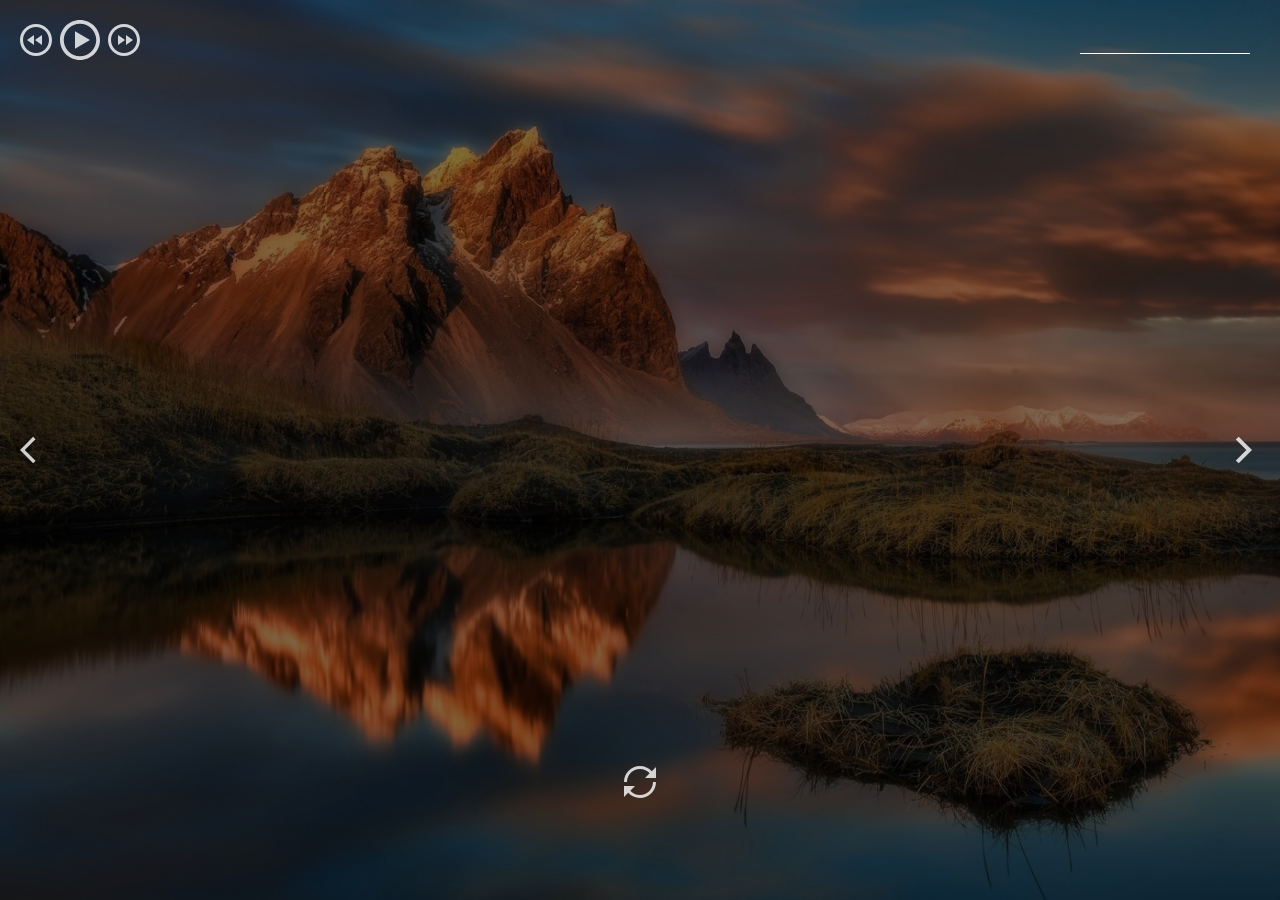
==== momentum/index.html @ 4859e7bc "init: start momentum task" ====
<!DOCTYPE html>
<html lang="en">
<head>
  <meta charset="UTF-8" />
  <meta name="viewport" content="width=device-width, initial-scale=1.0" />
  <link href="assets/favicon.ico" rel="shortcut icon" />
  <link rel="stylesheet" href="css/owfont-regular.css" />
  <link rel="stylesheet" href="css/style.css" />
  <title>momentum</title>
</head>
<body>
  <header class="header">
    <div class="player">
      <div class="player-controls">
        <button class="play-prev player-icon"></button>
        <button class="play player-icon"></button>
        <button class="play-next player-icon"></button>
      </div>
      <ul class="play-list"></ul>
    </div>
    <div class="weather">
      <input type="text" class="city" />
      <i class="weather-icon owf"></i>
      <div class="weather-error"></div>
      <div class="description-container">
        <span class="temperature"></span>
        <span class="weather-description"></span>
      </div>
      <div class="wind"></div>
      <div class="humidity"></div>
    </div>
  </header>
  <main class="main">
    <div class="slider-icons">
      <button class="slide-prev slider-icon"></button>
      <button class="slide-next slider-icon"></button>
    </div>
    <time class="time"></time>
    <date class="date"></date>
    <div class="greeting-container">
      <span class="greeting"></span>
      <input type="text" class="name" />
    </div>
  </main>
  <footer class="footer">
    <button class="change-quote"></button>
    <div>
      <div class="quote"></div>
      <div class="author"></div>
    </div>
  </footer>
  <script src="js/script.js"></script>
</body>
</html>
---- momentum/css/owfont-regular.css ----
/*!
 *  owfont-regular 1.0.0 by Deniz Fuchidzhiev - http://websygen.com
 *  License - font: SIL OFL 1.1, css: MIT License
 */
/* FONT PATH
 * -------------------------- */
@font-face {
  font-family: 'owfont';
  src: url('../assets/fonts/owfont-regular.eot?v=1.0.0');
  src: url('../assets/fonts/owfont-regular.eot?#iefix&v=1.0.0') format('embedded-opentype'),
	   url('../assets/fonts/owfont-regular.woff') format('woff'),
	   url('../assets/fonts/owfont-regular.ttf') format('truetype'),
	   url('../assets/fonts/owfont-regular.svg#owf-regular') format('svg');
  font-weight: normal;
  font-style: normal;
}
.owf {
  display: inline-block;
  font: normal normal normal 14px/1 owfont;
  font-size: inherit;
  text-rendering: auto;
  -webkit-font-smoothing: antialiased;
  -moz-osx-font-smoothing: grayscale;
  transform: translate(0, 0);
}
/* makes the font 33% larger relative to the icon container */
.owf-lg {
  font-size: 1.33333333em;
  line-height: 0.75em;
  vertical-align: -15%;
}
.owf-2x {
  font-size: 2em;
}
.owf-3x {
  font-size: 3em;
}
.owf-4x {
  font-size: 4em;
}
.owf-5x {
  font-size: 5em;
}
.owf-fw {
  width: 1.28571429em;
  text-align: center;
}
.owf-ul {
  padding-left: 0;
  margin-left: 2.14285714em;
  list-style-type: none;
}
.owf-ul > li {
  position: relative;
}
.owf-li {
  position: absolute;
  left: -2.14285714em;
  width: 2.14285714em;
  top: 0.14285714em;
  text-align: center;
}
.owf-li.owf-lg {
  left: -1.85714286em;
}
.owf-border {
  padding: .2em .25em .15em;
  border: solid 0.08em #eeeeee;
  border-radius: .1em;
}
.owf-pull-right {
  float: right;
}
.owf-pull-left {
  float: left;
}
.owf.owf-pull-left {
  margin-right: .3em;
}
.owf.owf-pull-right {
  margin-left: .3em;
}

/* owfont uses the Unicode Private Use Area (PUA) to ensure screen
   readers do not read off random characters that represent icons */
   
/*   Weather Condition Codes    */
   
/*   Thunderstorm - - - - - - - - - - - - - - - - - - - - - - - - - - - - - - - - - - - -    */
   
/* thunderstorm with light rain */
.owf-200:before,
.owf-200-d:before,
.owf-200-n:before {
  content: "\EB28";
}
/* thunderstorm with rain */
.owf-201:before,
.owf-201-d:before,
.owf-201-n:before {
  content: "\EB29";
}
/* thunderstorm with heavy rain */
.owf-202:before,
.owf-202-d:before,
.owf-202-n:before {
  content: "\EB2A";
}
/*  light thunderstorm  */
.owf-210:before,
.owf-210-d:before,
.owf-210-n:before {
  content: "\EB32";
}
/*  thunderstorm  */
.owf-211:before,
.owf-211-d:before,
.owf-211-n:before {
  content: "\EB33";
}
/*   heavy thunderstorm   */
.owf-212:before,
.owf-212-d:before,
.owf-212-n:before {
  content: "\EB34";
}
/*   ragged thunderstorm   */
.owf-221:before,
.owf-221-d:before,
.owf-221-n:before {
  content: "\EB3D";
}
/*  thunderstorm with light drizzle    */
.owf-230:before,
.owf-230-d:before,
.owf-230-n:before {
  content: "\EB46";
}
/*  thunderstorm with drizzle     */
.owf-231:before,
.owf-231-d:before,
.owf-231-n:before {
  content: "\EB47";
}
/* thunderstorm with heavy drizzle     */
.owf-232:before,
.owf-232-d:before,
.owf-232-n:before {
  content: "\EB48";
}

/*   Drizzle - - - - - - - - - - - - - - - - - - - - - - - - - - - - - - - - - - - -    */

/*  light intensity drizzle */
.owf-300:before,
.owf-300-d:before,
.owf-300-n:before {
  content: "\EB8C";
}
/*  drizzle */
.owf-301:before,
.owf-301-d:before,
.owf-301-n:before {
  content: "\EB8D";
}
/*  heavy intensity drizzle  */
.owf-302:before,
.owf-302-d:before,
.owf-302-n:before {
  content: "\EB8E";
}
/*   light intensity drizzle rain  */
.owf-310:before,
.owf-310-d:before,
.owf-310-n:before {
  content: "\EB96";
}
/*  drizzle rain  */
.owf-311:before,
.owf-311-d:before,
.owf-311-n:before {
  content: "\EB97";
}
/* heavy intensity drizzle rain */
.owf-312:before,
.owf-312-d:before,
.owf-312-n:before {
  content: "\EB98";
}
/* shower rain and drizzle  */
.owf-313:before,
.owf-313-d:before,
.owf-313-n:before {
  content: "\EB99";
}
/* heavy shower rain and drizzle*/
.owf-314:before,
.owf-314-d:before,
.owf-314-n:before {
  content: "\EB9A";
}
/* shower drizzle */
.owf-321:before,
.owf-321-d:before,
.owf-321-n:before {
  content: "\EBA1";
}

/*   Rain - - - - - - - - - - - - - - - - - - - - - - - - - - - - - - - - - - - -    */

/* light rain  */
.owf-500:before,
.owf-500-d:before,
.owf-500-n:before {
  content: "\EC54";
}
/* moderate rain  */
.owf-501:before,
.owf-501-d:before,
.owf-501-n:before {
  content: "\EC55";
}
/* heavy intensity rain  */
.owf-502:before,
.owf-502-d:before,
.owf-502-n:before {
  content: "\EC56";
}
/* very heavy rain   */
.owf-503:before,
.owf-503-d:before,
.owf-503-n:before {
  content: "\EC57";
}
/* extreme rain    */
.owf-504:before,
.owf-504-d:before,
.owf-504-n:before {
  content: "\EC58";
}
/* freezing rain    */
.owf-511:before,
.owf-511-d:before,
.owf-511-n:before {
  content: "\EC5F";
}
/*  light intensity shower rain    */
.owf-520:before,
.owf-520-d:before,
.owf-520-n:before {
  content: "\EC68";
}
/* shower rain  */
.owf-521:before,
.owf-521-d:before,
.owf-521-n:before {
  content: "\EC69";
}
/*  heavy intensity shower rain  */
.owf-522:before,
.owf-522-d:before,
.owf-522-n:before {
  content: "\EC6A";
}
/* ragged shower rain  */
.owf-531:before,
.owf-531-d:before,
.owf-531-n:before {
  content: "\EC73";
}

/*   Snow - - - - - - - - - - - - - - - - - - - - - - - - - - - - - - - - - - - -    */

/* light snow  */
.owf-600:before,
.owf-600-d:before,
.owf-600-n:before {
  content: "\ECB8";
}
/*  snow  */
.owf-601:before,
.owf-601-d:before,
.owf-601-n:before {
  content: "\ECB9";
}
/*   heavy snow   */
.owf-602:before,
.owf-602-d:before,
.owf-602-n:before {
  content: "\ECBA";
}
/*  sleet  */
.owf-611:before,
.owf-611-d:before,
.owf-611-n:before {
  content: "\ECC3";
}
/*   shower sleet */
.owf-612:before,
.owf-612-d:before,
.owf-612-n:before {
  content: "\ECC4";
}
/* light rain and snow */
.owf-615:before,
.owf-615-d:before,
.owf-615-n:before {
  content: "\ECC7";
}
/* rain and snow  */
.owf-616:before,
.owf-616-d:before,
.owf-616-n:before {
  content: "\ECC8";
}
/* light shower snow  */
.owf-620:before,
.owf-620-d:before,
.owf-620-n:before {
  content: "\ECCC";
}
/* shower snow  */
.owf-621:before,
.owf-621-d:before,
.owf-621-n:before {
  content: "\ECCD";
}
/* heavy shower snow  */
.owf-622:before,
.owf-622-d:before,
.owf-622-n:before {
  content: "\ECCE";
}

/*   Atmosphere - - - - - - - - - - - - - - - - - - - - - - - - - - - - - - - - - - - -    */

/* mist */
.owf-701:before,
.owf-701-d:before,
.owf-701-n:before {
  content: "\ED1D";
}
/* smoke */
.owf-711:before,
.owf-711-d:before,
.owf-711-n:before {
  content: "\ED27";
}
/* haze */
.owf-721:before,
.owf-721-d:before,
.owf-721-n:before {
  content: "\ED31";
}
/* Sand/Dust Whirls */
.owf-731:before,
.owf-731-d:before,
.owf-731-n:before {
  content: "\ED3B";
}
/* Fog */
.owf-741:before,
.owf-741-d:before,
.owf-741-n:before {
  content: "\ED45";
}
/* sand */
.owf-751:before,
.owf-751-d:before,
.owf-751-n:before {
  content: "\ED4F";
}
/* dust */
.owf-761:before,
.owf-761-d:before,
.owf-761-n:before {
  content: "\ED59";
}
/*  VOLCANIC ASH  */
.owf-762:before,
.owf-762-d:before,
.owf-762-n:before {
  content: "\ED5A";
}
/* SQUALLS */
.owf-771:before,
.owf-771-d:before,
.owf-771-n:before {
  content: "\ED63";
}
/* TORNADO */
.owf-781:before,
.owf-781-d:before,
.owf-781-n:before {
  content: "\ED6D";
}

/*   Clouds - - - - - - - - - - - - - - - - - - - - - - - - - - - - - - - - - - - -    */

/*  sky is clear  */  /*  Calm  */
.owf-800:before,
.owf-800-d:before,
.owf-951:before,
.owf-951-d:before {
  content: "\ED80";
}
.owf-800-n:before,
.owf-951-n:before {
  content: "\F168";
}
/*  few clouds   */
.owf-801:before,
.owf-801-d:before {
  content: "\ED81";
}
.owf-801-n:before {
  content: "\F169";
}
/* scattered clouds */
.owf-802:before,
.owf-802-d:before {
  content: "\ED82";
}
.owf-802-n:before {
  content: "\F16A";
}
/* broken clouds  */
.owf-803:before,
.owf-803-d:before,
.owf-803-n:before {
  content: "\ED83";
}
/* overcast clouds  */
.owf-804:before,
.owf-804-d:before,
.owf-804-n:before {
  content: "\ED84";
}

/*   Extreme - - - - - - - - - - - - - - - - - - - - - - - - - - - - - - - - - - - -    */

/* tornado  */
.owf-900:before,
.owf-900-d:before,
.owf-900-n:before {
  content: "\EDE4";
}
/*  tropical storm  */
.owf-901:before,
.owf-901-d:before,
.owf-901-n:before {
  content: "\EDE5";
}
/* hurricane */
.owf-902:before,
.owf-902-d:before,
.owf-902-n:before {
  content: "\EDE6";
}
/* cold */
.owf-903:before,
.owf-903-d:before,
.owf-903-n:before {
  content: "\EDE7";
}
/* hot */
.owf-904:before,
.owf-904-d:before,
.owf-904-n:before {
  content: "\EDE8";
}
/* windy */
.owf-905:before,
.owf-905-d:before,
.owf-905-n:before {
  content: "\EDE9";
}
/* hail */
.owf-906:before,
.owf-906-d:before,
.owf-906-n:before {
  content: "\EDEA";
}

/*   Additional - - - - - - - - - - - - - - - - - - - - - - - - - - - - - - - - - - - -    */

/* Setting */
.owf-950:before,
.owf-950-d:before,
.owf-950-n:before {
  content: "\EE16";
}
/*  Light breeze  */
.owf-952:before,
.owf-952-d:before,
.owf-952-n:before {
  content: "\EE18";
}
/*  Gentle Breeze  */
.owf-953:before,
.owf-953-d:before,
.owf-953-n:before {
  content: "\EE19";
}
/*  Moderate breeze  */
.owf-954:before,
.owf-954-d:before,
.owf-954-n:before {
  content: "\EE1A";
}
/* Fresh Breeze  */
.owf-955:before,
.owf-955-d:before,
.owf-955-n:before {
  content: "\EE1B";
}
/* Strong  Breeze  */
.owf-956:before,
.owf-956-d:before,
.owf-956-n:before {
  content: "\EE1C";
}
/* High wind, near gale  */
.owf-957:before,
.owf-957-d:before,
.owf-957-n:before {
  content: "\EE1D";
}
/* Gale */
.owf-958:before,
.owf-958-d:before,
.owf-958-n:before {
  content: "\EE1E";
}
/*  Severe Gale  */
.owf-959:before,
.owf-959-d:before,
.owf-959-n:before {
  content: "\EE1F";
}
/* Storm */
.owf-960:before,
.owf-960-d:before,
.owf-960-n:before {
  content: "\EE20";
}
/*  Violent Storm  */
.owf-961:before,
.owf-961-d:before,
.owf-961-n:before {
  content: "\EE21";
}
/* Hurricane */
.owf-962:before,
.owf-962-d:before,
.owf-962-n:before {
  content: "\EE22";
}
---- momentum/css/style.css ----
@font-face {
  font-family: 'Arial-MT';
  src: url("../assets/fonts/Arial-MT.woff"); /* Путь к файлу со шрифтом */
 }

* {
  box-sizing: border-box;
  margin: 0;
  padding: 0;
}

body {
  min-width: 480px;
  min-height: 100vh;
  font-family: 'Arial', sans-serif;
  font-size: 16px;
  color: #fff;
  text-align: center;
  background: url("../assets/img/bg.jpg") center/cover, rgba(0, 0, 0, 0.5);
  background-blend-mode: multiply;
  transition: background-image 1s ease-in-out;
}

.header {
  display: flex;
  justify-content: space-between;
  align-items: flex-start;
  width: 100%;
  height: 30vh;
  min-height: 220px;  
  padding: 20px;
}

.player-controls {
  display: flex;
  align-items: center;
  justify-content: space-between;
  width: 120px;
  margin-bottom: 28px;
}

.play-list {
  text-align: left;
}

.play-item {
  position: relative;
  padding: 5px;
  padding-left: 20px;
  list-style: none;
  opacity: .8;
  cursor: pointer;
  transition: .3s;
}

.play-item:hover {
  opacity: 1;
}

.play-item::before {
  content: "\2713";  
  position: absolute;
  left: 0;
  top: 2px;
  font-weight: 900;
}

.item-active::before {
  color: #C5B358;
}

.player-icon,
.slider-icon,
.change-quote {
  width: 32px;
  height: 32px;
  background-size: 32px 32px;
  background-position: center center;
  background-repeat: no-repeat;
  background-color: transparent;
  border: 0;
  outline: 0;
  opacity: .8;
  cursor: pointer;
  transition: .3s;  
}

.player-icon:hover,
.slider-icon:hover,
.change-quote:hover {
  opacity: 1;
}

.player-icon:active,
.slider-icon:active,
.change-quote:active {
  border: 0;
  outline: 0;  
  transform: scale(1.1);
}

.play {
  width: 40px;
  height: 40px;
  background-size: 40px 40px;
  background-image: url("../assets/svg/play.svg");
}

.pause {
  background-image: url("../assets/svg/pause.svg");
}

.play-prev {
  background-image: url("../assets/svg/play-prev.svg");
}

.play-next {
  background-image: url("../assets/svg/play-next.svg");
}

.weather {
  display: flex;
  flex-direction: column;
  justify-content: space-between;
  align-items: flex-start;
  row-gap: 5px;
  width: 180px;
  min-height: 180px;  
  text-align: left;
}

.weather-error {
  margin-top: -10px;
}

.description-container {
  display: flex;
  flex-wrap: wrap;
  justify-content: flex-start;
  align-items: center;
  column-gap: 12px;
}

.weather-icon {
  font-size: 44px;
}

.city {
  width: 170px;
  height: 34px;
  padding: 5px;
  font-size: 20px;
  line-height: 24px;
  color: #fff;  
  border: 0;
  outline: 0;
  border-bottom: 1px solid #fff;
  background-color: transparent;
}

.city::placeholder {  
  font-size: 20px;
  color: #fff;
  opacity: .6;
}

.main {
  position: relative;
  display: flex;
  flex-direction: column;
  justify-content: center;
  align-items: center;
  width: 100%;
  height: 40vh;
  min-height: 260px;  
  padding: 20px;
}

.slider-icon {
  position: absolute;
  top: 50%;
  margin-top: -16px;
  cursor: pointer;
}

.slide-prev {
  left: 20px;
  background-image: url("../assets/svg/slider-prev.svg");
}

.slide-next {
  right: 20px;
  background-image: url("../assets/svg/slider-next.svg");
}

.time {
  min-height: 124px;
  margin-bottom: 10px;
  font-family: 'Arial-MT';
  font-size: 100px;
  letter-spacing: -4px;  
}

.date {
  min-height: 28px;
  font-size: 24px;
  margin-bottom: 20px;
}

.greeting-container {
  display: flex;
  flex-wrap: wrap;
  justify-content: stretch;
  align-items: center;
  min-height: 48px;
  width: 100vw;
  font-size: 40px;
}

.greeting {
  flex: 1;  
  padding: 10px;
  text-align: right;
}

.name {
  flex: 1;
  max-width: 50%;
  padding: 10px;
  font-size: 40px;
  text-align: left;
  color: #fff;
  background-color: transparent;
  border: 0;
  outline: 0;
}

.name::placeholder {
  color: #fff;
  opacity: .6;
}

.footer {
  display: flex;
  flex-direction: column;
  justify-content: flex-end;
  align-items: center;
  width: 100%;
  height: 30vh;
  min-height: 160px;  
  padding: 20px;
}

.change-quote {
  margin-bottom: 30px;
  background-image: url("../assets/svg/reload.svg");  
}

.quote {
  min-height: 32px;
}

.author {
  min-height: 20px;
}

@media (max-width: 768px) {
  .time {
    min-height: 80px;
    font-size: 72px;    
  }

  .greeting-container {
    min-height: 40px;
    font-size: 32px;
  }

  .greeting {
    padding: 5px;
  }

  .name {
    font-size: 32px;
    padding: 5px;
  }
}
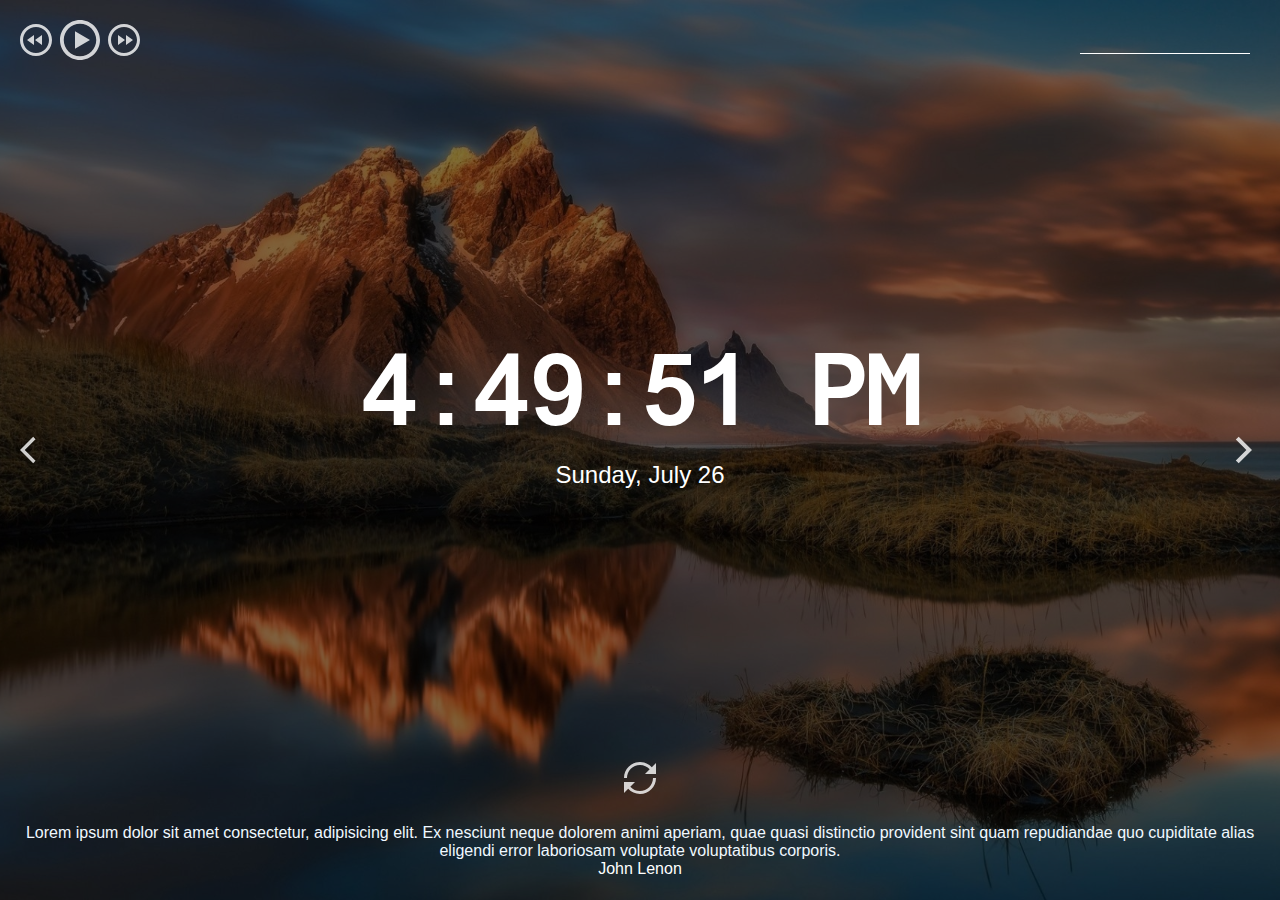
==== commit 3d1fb6f0: "feat: add show-time function" ====
--- a/momentum/index.html
+++ b/momentum/index.html
@@ -1,54 +1,59 @@
 <!DOCTYPE html>
 <html lang="en">
-<head>
-  <meta charset="UTF-8" />
-  <meta name="viewport" content="width=device-width, initial-scale=1.0" />
-  <link href="assets/favicon.ico" rel="shortcut icon" />
-  <link rel="stylesheet" href="css/owfont-regular.css" />
-  <link rel="stylesheet" href="css/style.css" />
-  <title>momentum</title>
-</head>
-<body>
-  <header class="header">
-    <div class="player">
-      <div class="player-controls">
-        <button class="play-prev player-icon"></button>
-        <button class="play player-icon"></button>
-        <button class="play-next player-icon"></button>
+  <head>
+    <meta charset="UTF-8" />
+    <meta name="viewport" content="width=device-width, initial-scale=1.0" />
+    <link href="assets/favicon.ico" rel="shortcut icon" />
+    <link rel="stylesheet" href="css/owfont-regular.css" />
+    <link rel="stylesheet" href="css/style.css" />
+    <title>momentum</title>
+  </head>
+  <body>
+    <header class="header">
+      <div class="player">
+        <div class="player-controls">
+          <button class="play-prev player-icon"></button>
+          <button class="play player-icon"></button>
+          <button class="play-next player-icon"></button>
+        </div>
+        <ul class="play-list"></ul>
       </div>
-      <ul class="play-list"></ul>
-    </div>
-    <div class="weather">
-      <input type="text" class="city" />
-      <i class="weather-icon owf"></i>
-      <div class="weather-error"></div>
-      <div class="description-container">
-        <span class="temperature"></span>
-        <span class="weather-description"></span>
+      <div class="weather">
+        <input type="text" class="city" />
+        <i class="weather-icon owf"></i>
+        <div class="weather-error"></div>
+        <div class="description-container">
+          <span class="temperature"></span>
+          <span class="weather-description"></span>
+        </div>
+        <div class="wind"></div>
+        <div class="humidity"></div>
       </div>
-      <div class="wind"></div>
-      <div class="humidity"></div>
-    </div>
-  </header>
-  <main class="main">
-    <div class="slider-icons">
-      <button class="slide-prev slider-icon"></button>
-      <button class="slide-next slider-icon"></button>
-    </div>
-    <time class="time"></time>
-    <date class="date"></date>
-    <div class="greeting-container">
-      <span class="greeting"></span>
-      <input type="text" class="name" />
-    </div>
-  </main>
-  <footer class="footer">
-    <button class="change-quote"></button>
-    <div>
-      <div class="quote"></div>
-      <div class="author"></div>
-    </div>
-  </footer>
-  <script src="js/script.js"></script>
-</body>
-</html>+    </header>
+    <main class="main">
+      <div class="slider-icons">
+        <button class="slide-prev slider-icon"></button>
+        <button class="slide-next slider-icon"></button>
+      </div>
+      <time class="time"></time>
+      <date class="date"></date>
+      <div class="greeting-container">
+        <span class="greeting"></span>
+        <input type="text" class="name" />
+      </div>
+    </main>
+    <footer class="footer">
+      <button class="change-quote">
+      </button>
+      <div>
+        <div class="quote">
+          Lorem ipsum dolor sit amet consectetur, adipisicing elit. Ex nesciunt
+          neque dolorem animi aperiam, quae quasi distinctio provident sint quam
+          repudiandae quo cupiditate alias eligendi error laboriosam voluptate
+          voluptatibus corporis.</div>
+        <div class="author">John Lenon</div>
+      </div>
+    </footer>
+    <script type="module" src="js/index.js"></script>
+  </body>
+</html>
--- a/momentum/css/style.css
+++ b/momentum/css/style.css
@@ -258,6 +258,7 @@
 
 .quote {
   min-height: 32px;
+  color:aliceblue;
 }
 
 .author {
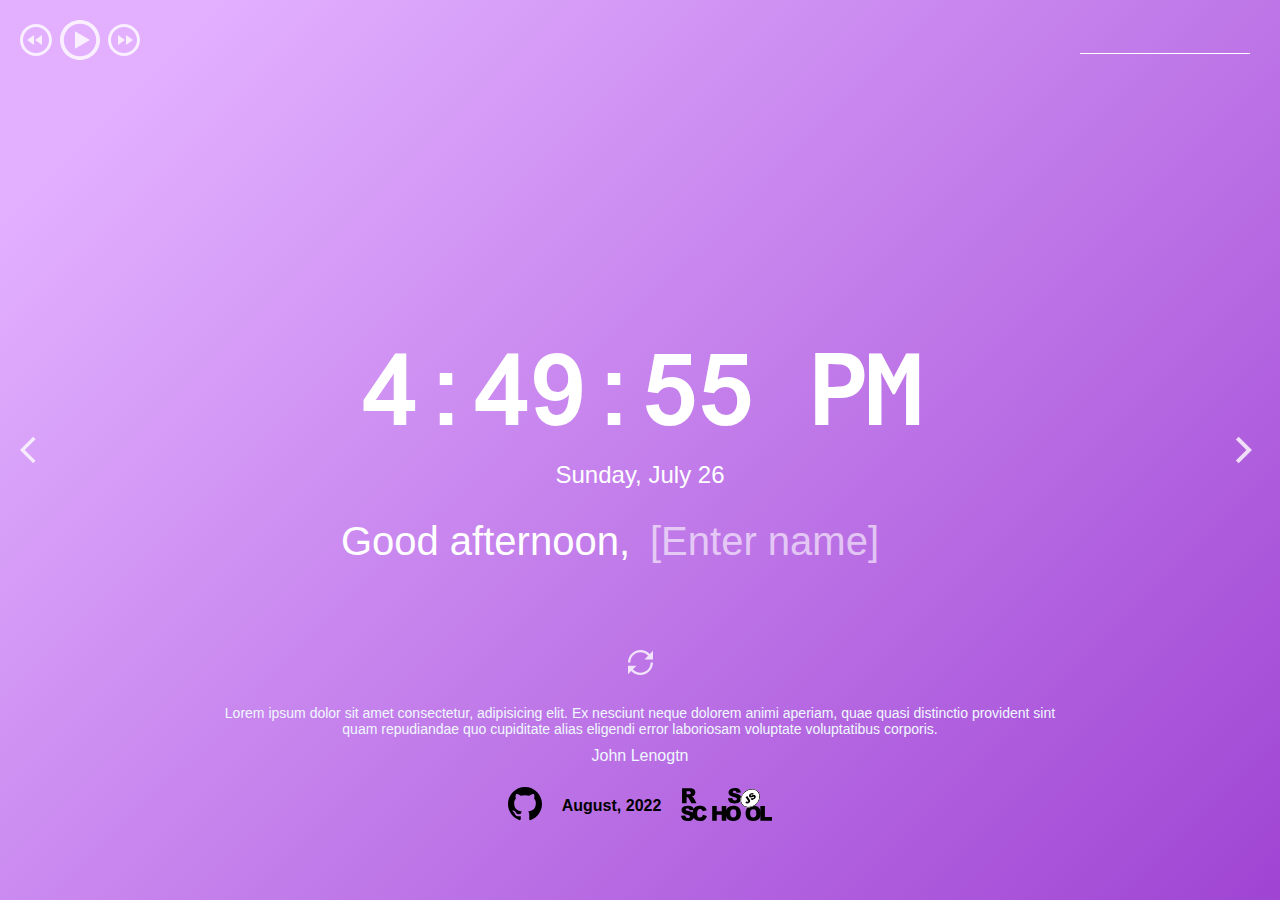
==== commit 6c187128: "feat: add footer and background" ====
--- a/momentum/index.html
+++ b/momentum/index.html
@@ -36,23 +36,50 @@
         <button class="slide-next slider-icon"></button>
       </div>
       <time class="time"></time>
-      <date class="date"></date>
+      <date class="date-of-the-week"></date>
       <div class="greeting-container">
         <span class="greeting"></span>
-        <input type="text" class="name" />
+        <input type="text" class="name" placeholder="[Enter name]"/>
       </div>
     </main>
     <footer class="footer">
       <button class="change-quote">
       </button>
-      <div>
-        <div class="quote">
+      <div class="quote">
+        <div class="quote-text">
           Lorem ipsum dolor sit amet consectetur, adipisicing elit. Ex nesciunt
           neque dolorem animi aperiam, quae quasi distinctio provident sint quam
           repudiandae quo cupiditate alias eligendi error laboriosam voluptate
           voluptatibus corporis.</div>
-        <div class="author">John Lenon</div>
+        <div class="author">John Lenogtn</div>
       </div>
+      <ul class="social-media">
+        <li class="footer-element">
+          <a
+            class=""
+            href="https://github.com/anisimova-elena/"
+            target="_blank"
+          >
+            <img
+              class="footer-icons"
+              src="assets/svg/github-icon.svg"
+              alt="instagram logo"
+            />
+          </a>
+        </li>
+        <li class="footer-element">
+          <b>August, 2022
+        </li>
+        <li class="footer-element">
+          <a class="" href="https://rs.school/js/" target="_blank">
+            <img
+              class="footer-icons"
+              src="assets/svg/rs_school_js.svg"
+              alt="youtube logo"
+            />
+          </a>
+        </li>
+      </ul>
     </footer>
     <script type="module" src="js/index.js"></script>
   </body>
--- a/momentum/css/style.css
+++ b/momentum/css/style.css
@@ -10,15 +10,17 @@
 }
 
 body {
-  min-width: 480px;
   min-height: 100vh;
   font-family: 'Arial', sans-serif;
   font-size: 16px;
   color: #fff;
   text-align: center;
-  background: url("../assets/img/bg.jpg") center/cover, rgba(0, 0, 0, 0.5);
+  background-image: linear-gradient( 135deg, #E2B0FF 10%, #9F44D3 100%);
   background-blend-mode: multiply;
   transition: background-image 1s ease-in-out;
+}
+img .disabled {
+  
 }
 
 .header {
@@ -187,6 +189,9 @@
   left: 20px;
   background-image: url("../assets/svg/slider-prev.svg");
 }
+.slide-active {
+  pointer-events: none;
+}
 
 .slide-next {
   right: 20px;
@@ -201,7 +206,7 @@
   letter-spacing: -4px;  
 }
 
-.date {
+.date-of-the-week {
   min-height: 28px;
   font-size: 24px;
   margin-bottom: 20px;
@@ -209,23 +214,22 @@
 
 .greeting-container {
   display: flex;
-  flex-wrap: wrap;
-  justify-content: stretch;
+  margin: 0 auto;
   align-items: center;
   min-height: 48px;
-  width: 100vw;
+  width: 100%;
   font-size: 40px;
 }
 
 .greeting {
-  flex: 1;  
+  flex: 1;
   padding: 10px;
   text-align: right;
 }
 
 .name {
   flex: 1;
-  max-width: 50%;
+  display: inline-block;
   padding: 10px;
   font-size: 40px;
   text-align: left;
@@ -244,25 +248,51 @@
   display: flex;
   flex-direction: column;
   justify-content: flex-end;
-  align-items: center;
   width: 100%;
-  height: 30vh;
   min-height: 160px;  
   padding: 20px;
 }
 
 .change-quote {
-  margin-bottom: 30px;
-  background-image: url("../assets/svg/reload.svg");  
-}
-
-.quote {
-  min-height: 32px;
+  width: 25px;
+  height: 25px;
+  margin: 0 auto 30px;
+  background-image: url("../assets/svg/reload.svg");   
+  background-size: 25px 25px;
+}
+.change-quote svg {
+  width: 25px;
+  height: 25px;
+}
+.quote{
+  display: flex;
+  flex-direction: column;
+  gap: 10px;
   color:aliceblue;
+}
+.quote-text {
+  margin: 0 auto;
+  font-size: 14px;
+  max-width: 70%;
 }
 
 .author {
   min-height: 20px;
+}
+.social-media {
+  margin-top: 20px;
+  display: flex;
+  gap: 20px;
+  justify-content: center;
+  align-items: center;
+}
+
+.footer-element {
+  list-style: none;
+  color: rgb(0, 0, 0);
+}
+.footer-icons {
+  height: 33.65px;
 }
 
 @media (max-width: 768px) {
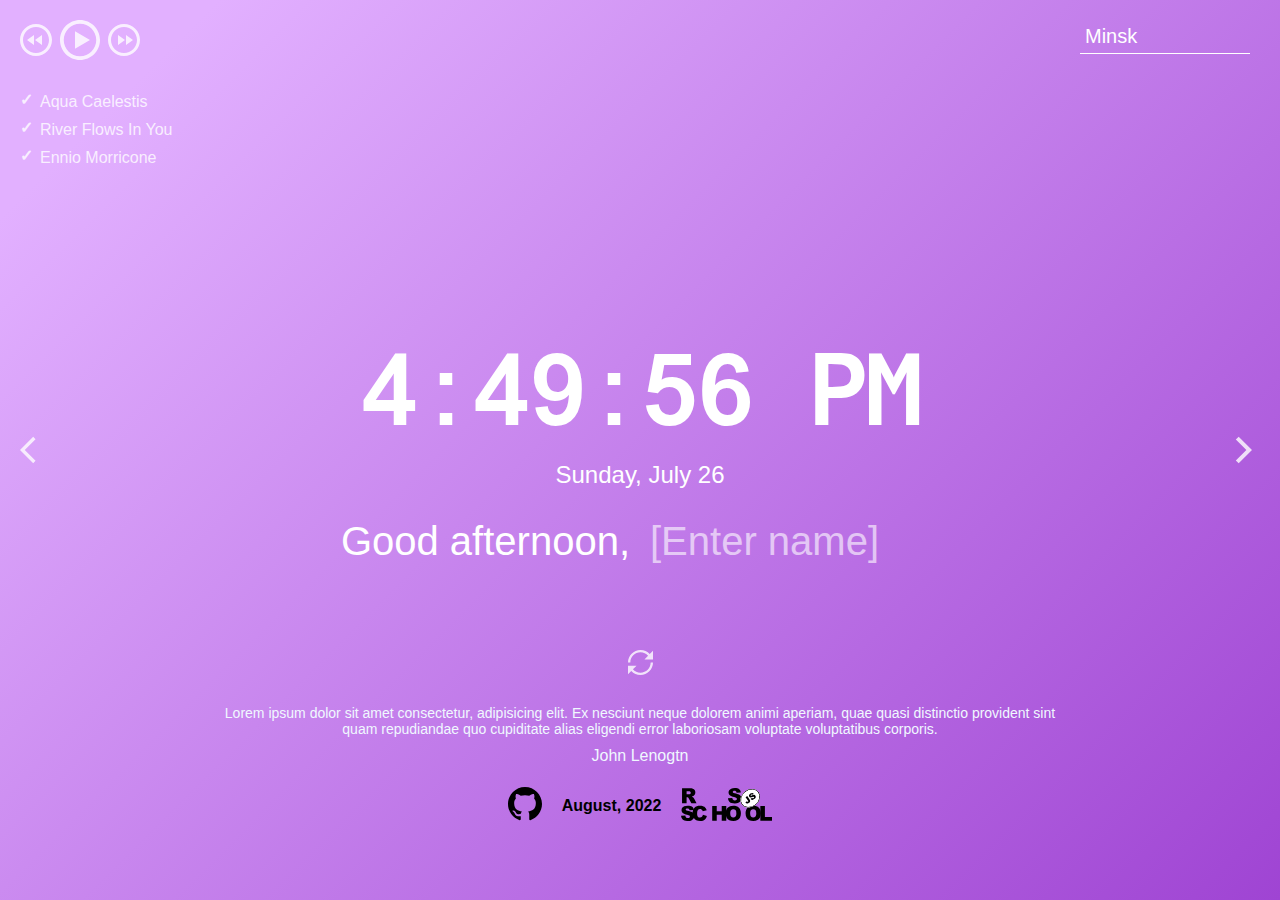
==== commit 8cddad77: "feat: add player and weather" ====
--- a/momentum/index.html
+++ b/momentum/index.html
@@ -13,7 +13,7 @@
       <div class="player">
         <div class="player-controls">
           <button class="play-prev player-icon"></button>
-          <button class="play player-icon"></button>
+          <button class="play play-button player-icon"></button>
           <button class="play-next player-icon"></button>
         </div>
         <ul class="play-list"></ul>
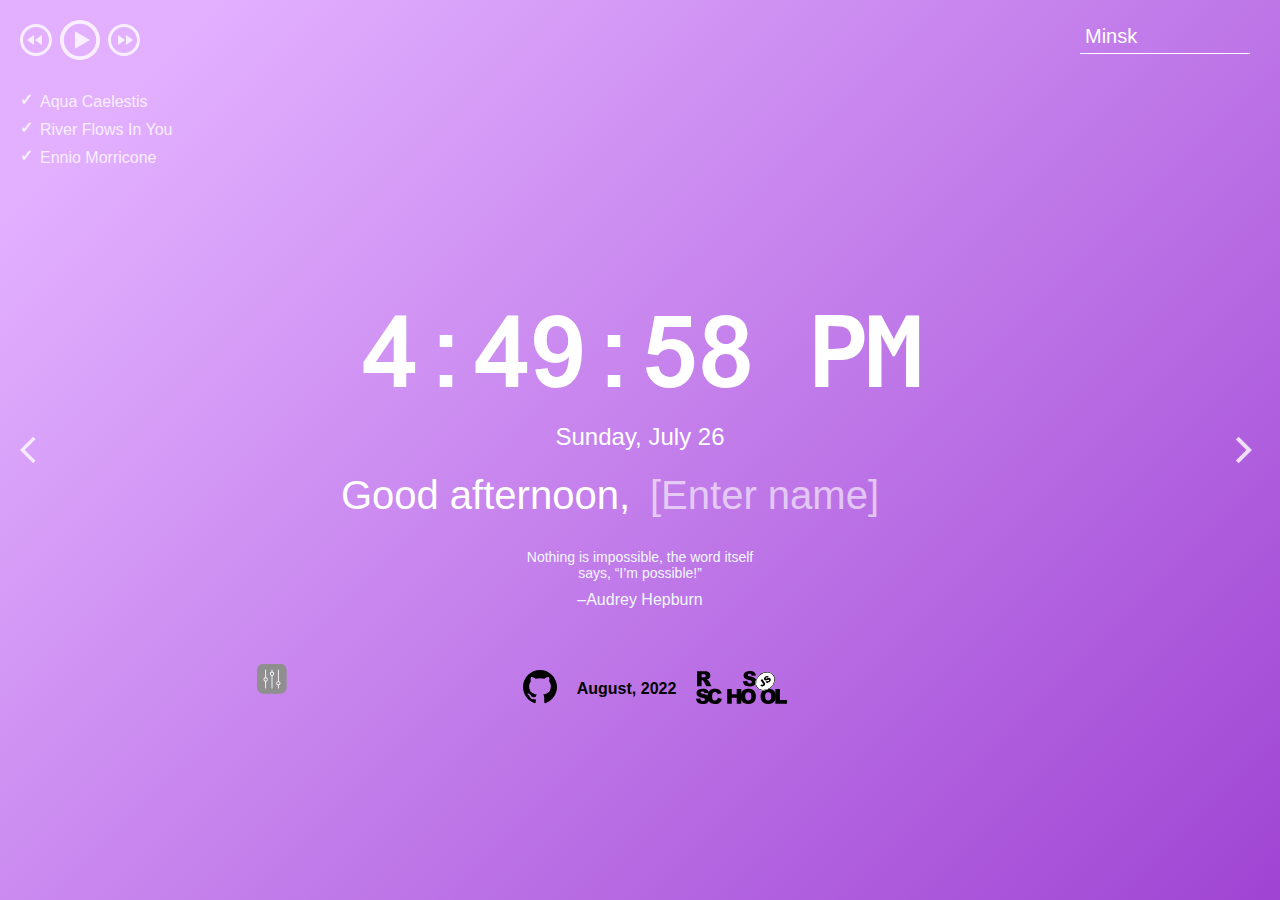
==== commit efb5c3ae: "feat: add show/hide elements function" ====
--- a/momentum/index.html
+++ b/momentum/index.html
@@ -1,86 +1,235 @@
 <!DOCTYPE html>
 <html lang="en">
-  <head>
-    <meta charset="UTF-8" />
-    <meta name="viewport" content="width=device-width, initial-scale=1.0" />
-    <link href="assets/favicon.ico" rel="shortcut icon" />
-    <link rel="stylesheet" href="css/owfont-regular.css" />
-    <link rel="stylesheet" href="css/style.css" />
-    <title>momentum</title>
-  </head>
-  <body>
-    <header class="header">
-      <div class="player">
-        <div class="player-controls">
-          <button class="play-prev player-icon"></button>
-          <button class="play play-button player-icon"></button>
-          <button class="play-next player-icon"></button>
-        </div>
-        <ul class="play-list"></ul>
-      </div>
-      <div class="weather">
-        <input type="text" class="city" />
-        <i class="weather-icon owf"></i>
-        <div class="weather-error"></div>
-        <div class="description-container">
-          <span class="temperature"></span>
-          <span class="weather-description"></span>
-        </div>
-        <div class="wind"></div>
-        <div class="humidity"></div>
-      </div>
-    </header>
-    <main class="main">
-      <div class="slider-icons">
-        <button class="slide-prev slider-icon"></button>
-        <button class="slide-next slider-icon"></button>
-      </div>
-      <time class="time"></time>
-      <date class="date-of-the-week"></date>
-      <div class="greeting-container">
-        <span class="greeting"></span>
-        <input type="text" class="name" placeholder="[Enter name]"/>
-      </div>
-    </main>
-    <footer class="footer">
-      <button class="change-quote">
-      </button>
-      <div class="quote">
-        <div class="quote-text">
-          Lorem ipsum dolor sit amet consectetur, adipisicing elit. Ex nesciunt
-          neque dolorem animi aperiam, quae quasi distinctio provident sint quam
-          repudiandae quo cupiditate alias eligendi error laboriosam voluptate
-          voluptatibus corporis.</div>
-        <div class="author">John Lenogtn</div>
-      </div>
-      <ul class="social-media">
-        <li class="footer-element">
-          <a
-            class=""
-            href="https://github.com/anisimova-elena/"
-            target="_blank"
-          >
-            <img
-              class="footer-icons"
-              src="assets/svg/github-icon.svg"
-              alt="instagram logo"
-            />
-          </a>
-        </li>
-        <li class="footer-element">
-          <b>August, 2022
-        </li>
-        <li class="footer-element">
-          <a class="" href="https://rs.school/js/" target="_blank">
-            <img
-              class="footer-icons"
-              src="assets/svg/rs_school_js.svg"
-              alt="youtube logo"
-            />
-          </a>
-        </li>
-      </ul>
-    </footer>
-    <script type="module" src="js/index.js"></script>
-  </body>
-</html>
+
+<head>
+  <meta charset="UTF-8" />
+  <meta name="viewport" content="width=device-width, initial-scale=1.0" />
+  <link href="assets/favicon.ico" rel="shortcut icon" />
+  <link rel="stylesheet" href="css/owfont-regular.css" />
+  <link rel="stylesheet" href="css/style.css" />
+  <title>momentum</title>
+</head>
+
+<body>
+  <header class="header">
+    <div class="player">
+      <div class="player-controls">
+        <button class="play-prev player-icon"></button>
+        <button class="play play-button player-icon"></button>
+        <button class="play-next player-icon"></button>
+      </div>
+      <ul class="play-list"></ul>
+    </div>
+    <div class="weather">
+      <input type="text" class="city" />
+      <i class="weather-icon owf"></i>
+      <div class="weather-error"></div>
+      <div class="description-container">
+        <span class="temperature"></span>
+        <span class="weather-description"></span>
+      </div>
+      <div class="wind"></div>
+      <div class="humidity"></div>
+    </div>
+  </header>
+  <main class="main">
+    <div class="slider-icons">
+      <button class="slide-prev slider-icon"></button>
+      <button class="slide-next slider-icon"></button>
+    </div>
+    <time class="time"></time>
+    <date class="date-of-the-week"></date>
+    <div class="greeting-container">
+      <span class="greeting"></span>
+      <input type="text" class="name" placeholder="[Enter name]" />
+    </div>
+    <button class="change-quote">
+    </button>
+    <div class="quote">
+      <div class="quote-text"></div>
+      <div class="author"></div>
+    </div>
+  </main>
+  <footer class="footer">
+    <div class="settings"></div>
+    <div class="settings-window hidden">
+      <div class="settings-nav">
+        <ul>
+          <li class="settings-nav-item">Interface</li>
+          <li class="settings-nav-item">Images API</li>
+        </ul>
+      </div>
+      <div class="settings-option">
+        <div class="setting-item setting-player setting-active">
+          <svg version="1.1" xmlns="http://www.w3.org/2000/svg" xmlns:xlink="http://www.w3.org/1999/xlink" x="0px"
+            y="0px" viewBox="0 0 58 58" style="enable-background:new 0 0 58 58;" xml:space="preserve">
+            <g>
+              <path d="M29,0C13.01,0,0,13.009,0,29s13.01,29,29,29s29-13.009,29-29S44.99,0,29,0z M29,56C14.112,56,2,43.888,2,29S14.112,2,29,2
+                s27,12.112,27,27S43.888,56,29,56z" />
+              <path d="M43.994,19.202c0.003-2.973,0.006-5.781-0.044-8.552c-0.016-0.811-0.519-1.325-1.313-1.343
+                c-0.478-0.015-0.953,0.02-1.43,0.054l-0.243,0.017c-2.592,0.17-5.127,0.353-7.657,0.723c-4.572,0.668-8.637,1.727-12.428,3.24
+                c-0.478,0.191-0.773,0.577-0.833,1.084c-0.042,0.354-0.044,0.708-0.044,1.087C20,22.293,19.998,29.074,20.004,35.878
+                c-2.247-0.426-4.352,0.055-6.277,1.433c-1.177,0.842-1.982,1.909-2.394,3.169c-0.649,1.978-0.356,3.749,0.872,5.264
+                c0.604,0.745,1.392,1.126,2.082,1.424c1.102,0.476,2.193,0.713,3.27,0.713c1.618,0,3.203-0.536,4.738-1.606
+                c1.705-1.188,2.632-2.906,2.681-4.969c0.023-0.987,0.024-1.974,0.025-2.961l0.002-0.848c0.005-1.553,0-3.106-0.004-4.66
+                c-0.009-2.822-0.018-5.74,0.036-8.614c0-0.017,0.001-0.034,0.001-0.05c0.016-0.004,0.032-0.009,0.05-0.014
+                c2.964-0.864,5.941-1.542,8.849-2.014c1.939-0.315,3.564-0.504,5.052-0.587c-0.006,3.426-0.007,6.851,0.001,10.276
+                c-0.346-0.07-0.715-0.121-1.102-0.132c-2.609-0.077-4.718,0.8-6.329,2.6c-1.217,1.36-1.729,2.967-1.479,4.647
+                c0.304,2.059,1.541,3.525,3.676,4.356c2.231,0.869,4.513,0.66,6.783-0.624v0C42.803,41.398,44,39.355,44,36.774V25.091
+                C43.99,22.996,43.992,21.052,43.994,19.202z M42,36.774c0,1.871-0.801,3.233-2.448,4.166c-1.746,0.986-3.404,1.152-5.072,0.501
+                c-1.457-0.567-2.227-1.453-2.424-2.786c-0.163-1.104,0.161-2.092,0.991-3.021c1.217-1.36,2.772-1.995,4.78-1.935
+                c0.544,0.016,1.088,0.158,1.548,0.294c0.167,0.049,0.676,0.2,1.143-0.147c0.216-0.161,0.473-0.475,0.473-1.056
+                c-0.012-3.982-0.011-7.964-0.002-11.945c0.002-0.411-0.123-0.74-0.371-0.981c-0.247-0.239-0.585-0.343-0.981-0.339
+                c-1.766,0.059-3.679,0.264-6.021,0.644c-2.988,0.485-6.046,1.181-9.097,2.071c-1.169,0.34-1.46,0.722-1.482,1.954
+                c-0.054,2.886-0.045,5.815-0.036,8.647c0.004,1.549,0.009,3.098,0.004,4.647l-0.002,0.852c-0.001,0.972-0.002,1.944-0.025,2.917
+                c-0.033,1.42-0.646,2.556-1.823,3.376c-1.979,1.378-3.967,1.607-6.073,0.697c-0.618-0.267-1.032-0.491-1.32-0.848
+                c-0.795-0.98-0.962-2.054-0.526-3.382c0.281-0.86,0.824-1.568,1.658-2.165c1.128-0.807,2.304-1.208,3.557-1.208
+                c0.628,0,1.274,0.1,1.944,0.3c0.169,0.051,0.687,0.204,1.149-0.141c0.464-0.346,0.464-0.887,0.464-1.066
+                C21.998,29.72,22,22.616,22.002,15.488c0-0.148-0.001-0.294,0.004-0.442c3.533-1.373,7.33-2.345,11.59-2.967
+                c2.457-0.359,4.949-0.539,7.5-0.706l0.25-0.017c0.205-0.014,0.41-0.029,0.615-0.039c0.038,2.549,0.036,5.146,0.033,7.883
+                c-0.002,1.853-0.004,3.801,0.006,5.896C42,25.096,42,36.774,42,36.774z" />
+            </g>
+          </svg>
+          Player
+        </div>
+        <div class="setting-item setting-time setting-active">
+          <?xml version="1.0" encoding="iso-8859-1"?>
+          <!-- Generator: Adobe Illustrator 19.0.0, SVG Export Plug-In . SVG Version: 6.00 Build 0)  -->
+          <svg version="1.1" id="Layer_1" xmlns="http://www.w3.org/2000/svg" xmlns:xlink="http://www.w3.org/1999/xlink"
+            x="0px" y="0px" viewBox="0 0 218.686 218.686" style="enable-background:new 0 0 218.686 218.686;"
+            xml:space="preserve">
+            <g>
+              <path d="M124.929,109.103c0-7.243-4.986-13.291-11.69-15.033V34.94h-7.793v59.131c-6.704,1.742-11.69,7.79-11.69,15.033
+                  c0,8.596,6.99,15.586,15.586,15.586c2.882,0,5.55-0.839,7.868-2.208l42.787,42.787l5.51-5.51l-42.787-42.787
+                  C124.09,114.654,124.929,111.986,124.929,109.103z M109.343,116.897c-4.296,0-7.793-3.497-7.793-7.793s3.497-7.793,7.793-7.793
+                  c4.296,0,7.793,3.497,7.793,7.793S113.638,116.897,109.343,116.897z" />
+              <path d="M218.348,105.207C216.331,48.143,170.304,2.115,113.239,0.099V0h-7.793v0.099C48.382,2.115,2.354,48.143,0.338,105.207
+                  H0.239V113h0.099c2.016,57.064,48.044,103.091,105.108,105.108v0.578h7.793v-0.578c57.064-2.016,103.091-48.044,105.108-105.108
+                  h0.099v-7.793H218.348z M210.555,113c-0.952,24.998-10.992,47.698-26.918,64.887l-10.317-10.316l-5.51,5.51l10.317,10.316
+                  c-17.189,15.926-39.889,25.966-64.887,26.918v-15.488h-7.793v15.488c-25.978-0.989-49.473-11.796-66.882-28.82l10.363-10.363
+                  l-5.51-5.51l-10.21,10.21C18.354,158.906,9.044,137.017,8.13,113h19.384v-7.793H8.13C9.12,79.229,19.927,55.734,36.95,38.325
+                  l8.415,8.415l5.51-5.51l-8.261-8.261C59.539,18.115,81.429,8.806,105.447,7.892v15.967h7.793V7.892
+                  c24.998,0.952,47.698,10.992,64.887,26.918l-8.368,8.368l5.51,5.51l8.368-8.368c15.926,17.19,25.966,39.889,26.918,64.887
+                  h-19.384V113H210.555z" />
+            </g>
+          </svg>
+          Time
+        </div>
+        <div class="setting-item setting-weather setting-active">
+          <?xml version="1.0" encoding="iso-8859-1"?>
+          <svg version="1.1" id="Layer_1" xmlns="http://www.w3.org/2000/svg" xmlns:xlink="http://www.w3.org/1999/xlink"
+            x="0px" y="0px" viewBox="0 0 32 32" style="enable-background:new 0 0 32 32;" xml:space="preserve">
+            <path id="weather_1_" d="M15.32,25.82c0.064,0.111,0.064,0.248,0,0.359l-2.31,4l-0.623-0.359l1.998-3.46h-1.686
+	c-0.128,0-0.248-0.069-0.312-0.181c-0.064-0.111-0.064-0.248,0-0.359l2.31-4l0.623,0.359l-1.998,3.46h1.686
+	C15.136,25.64,15.255,25.709,15.32,25.82z M1.981,5.647L3.319,6.42c0.057,0.033,0.119,0.048,0.18,0.048
+	c0.125,0,0.246-0.064,0.312-0.18c0.099-0.172,0.04-0.393-0.132-0.492L2.342,5.023C2.169,4.925,1.949,4.983,1.85,5.155
+	S1.81,5.548,1.981,5.647z M2.905,9.67c0-0.199-0.161-0.36-0.36-0.36H1c-0.199,0-0.36,0.161-0.36,0.36S0.801,10.03,1,10.03h1.545
+	C2.744,10.03,2.905,9.869,2.905,9.67z M4.421,10.03c0.199,0,0.36-0.161,0.36-0.36c0-2.696,2.193-4.89,4.89-4.89
+	c0.682,0,1.12,0.035,1.623,0.226c0.186,0.071,0.394-0.023,0.464-0.208c0.071-0.186-0.022-0.394-0.208-0.464
+	c-0.665-0.252-1.244-0.273-1.878-0.273c-3.093,0-5.609,2.516-5.609,5.609C4.061,9.869,4.222,10.03,4.421,10.03z M9.67,2.905
+	c0.199,0,0.36-0.161,0.36-0.36V1c0-0.199-0.161-0.36-0.36-0.36S9.311,0.801,9.311,1v1.545C9.311,2.744,9.472,2.905,9.67,2.905z
+	 M7.188,21.688c-0.172-0.101-0.393-0.041-0.492,0.132l-2.31,4c-0.1,0.172-0.041,0.392,0.131,0.491
+	c0.057,0.033,0.119,0.049,0.18,0.049c0.125,0,0.246-0.064,0.312-0.181l2.309-4C7.419,22.008,7.36,21.788,7.188,21.688z M5.796,3.68
+	c0.067,0.115,0.188,0.18,0.312,0.18c0.061,0,0.123-0.015,0.18-0.048c0.172-0.1,0.231-0.32,0.132-0.492L5.647,1.981
+	C5.548,1.81,5.327,1.75,5.155,1.85S4.924,2.17,5.023,2.342L5.796,3.68z M11.188,21.688c-0.171-0.101-0.393-0.041-0.492,0.132
+	l-2.31,4c-0.1,0.172-0.041,0.392,0.131,0.491c0.057,0.033,0.119,0.049,0.18,0.049c0.125,0,0.246-0.064,0.312-0.181l2.309-4
+	C11.419,22.008,11.36,21.788,11.188,21.688z M31.36,14.758c0,3.089-2.514,5.603-5.603,5.603H7.355c-2.601,0-4.716-2.127-4.716-4.742
+	c0-2.614,2.115-4.741,4.716-4.741c0.644,0,1.283,0.133,1.874,0.388c0.609-3.812,3.88-6.625,7.81-6.625
+	c3.176,0,5.982,1.84,7.241,4.717c0.486-0.134,0.981-0.201,1.478-0.201C28.847,9.156,31.36,11.669,31.36,14.758z M30.64,14.758
+	c0-2.692-2.189-4.882-4.882-4.882c-0.527,0-1.056,0.088-1.568,0.263c-0.186,0.064-0.382-0.031-0.452-0.21
+	c-1.08-2.775-3.709-4.568-6.698-4.568c-3.731,0-6.809,2.789-7.159,6.487c-0.012,0.122-0.084,0.229-0.192,0.286
+	c-0.108,0.058-0.237,0.054-0.344-0.007c-0.606-0.346-1.294-0.529-1.988-0.529c-2.204,0-3.996,1.804-3.996,4.021
+	s1.792,4.021,3.996,4.021h18.402C28.45,19.64,30.64,17.45,30.64,14.758z M13.053,3.812c0.057,0.033,0.119,0.048,0.18,0.048
+	c0.125,0,0.246-0.064,0.312-0.18l0.773-1.338c0.099-0.172,0.04-0.393-0.132-0.492c-0.172-0.1-0.393-0.04-0.492,0.132L12.922,3.32
+	C12.822,3.492,12.881,3.712,13.053,3.812z M22.97,22.038c-0.141-0.141-0.369-0.141-0.51,0l-0.452,0.452l-0.452-0.452
+	c-0.141-0.141-0.369-0.141-0.51,0s-0.141,0.369,0,0.51L21.498,23l-0.452,0.452c-0.141,0.141-0.141,0.369,0,0.51
+	c0.07,0.07,0.163,0.105,0.255,0.105s0.185-0.035,0.255-0.105l0.452-0.452l0.452,0.452c0.07,0.07,0.163,0.105,0.255,0.105
+	s0.185-0.035,0.255-0.105c0.141-0.141,0.141-0.369,0-0.51L22.518,23l0.452-0.452C23.11,22.407,23.11,22.179,22.97,22.038z
+	 M25.97,26.038c-0.141-0.141-0.369-0.141-0.51,0l-0.452,0.452l-0.452-0.452c-0.141-0.141-0.369-0.141-0.51,0s-0.141,0.369,0,0.51
+	L24.498,27l-0.452,0.452c-0.141,0.141-0.141,0.369,0,0.51c0.07,0.07,0.163,0.105,0.255,0.105s0.185-0.035,0.255-0.105l0.452-0.452
+	l0.452,0.452c0.07,0.07,0.163,0.105,0.255,0.105s0.185-0.035,0.255-0.105c0.141-0.141,0.141-0.369,0-0.51L25.518,27l0.452-0.452
+	C26.11,26.407,26.11,26.179,25.97,26.038z M20.97,26.038c-0.141-0.141-0.369-0.141-0.51,0l-0.452,0.452l-0.452-0.452
+	c-0.141-0.141-0.369-0.141-0.51,0s-0.141,0.369,0,0.51L19.498,27l-0.452,0.452c-0.141,0.141-0.141,0.369,0,0.51
+	c0.07,0.07,0.163,0.105,0.255,0.105s0.185-0.035,0.255-0.105l0.452-0.452l0.452,0.452c0.07,0.07,0.163,0.105,0.255,0.105
+	s0.185-0.035,0.255-0.105c0.141-0.141,0.141-0.369,0-0.51L20.518,27l0.452-0.452C21.11,26.407,21.11,26.179,20.97,26.038z
+	 M27.962,22.046c-0.141-0.141-0.369-0.141-0.51,0L27,22.498l-0.452-0.452c-0.141-0.141-0.369-0.141-0.51,0s-0.141,0.369,0,0.51
+	l0.452,0.452l-0.452,0.452c-0.141,0.141-0.141,0.369,0,0.51c0.07,0.07,0.163,0.105,0.255,0.105s0.185-0.035,0.255-0.105L27,23.518
+	l0.452,0.452c0.07,0.07,0.163,0.105,0.255,0.105s0.185-0.035,0.255-0.105c0.141-0.141,0.141-0.369,0-0.51l-0.452-0.452l0.452-0.452
+	C28.103,22.415,28.103,22.187,27.962,22.046z" />
+            <rect id="_Transparent_Rectangle" style="fill:none;" width="32" height="32" />
+          </svg>
+          Weather
+        </div>
+        <div class="setting-item setting-quote setting-active">
+          <?xml version="1.0" encoding="UTF-8"?>
+          <svg width="28px" height="28px" viewBox="0 0 28 28" version="1.1" xmlns="http://www.w3.org/2000/svg"
+            xmlns:xlink="http://www.w3.org/1999/xlink">
+            <g id="🔍-Product-Icons" stroke="none" stroke-width="1"  fill-rule="evenodd">
+              <g id="ic_fluent_signature_28_regular" fill-rule="nonzero">
+                <path
+                  d="M16.4798956,21.0019578 L16.75,21 C17.9702352,21 18.6112441,21.5058032 19.4020627,22.7041662 L19.7958278,23.3124409 C20.1028266,23.766938 20.2944374,23.9573247 20.535784,24.0567929 C20.9684873,24.2351266 21.3271008,24.1474446 22.6440782,23.5133213 L23.0473273,23.3170319 C23.8709982,22.9126711 24.4330286,22.6811606 25.0680983,22.5223931 C25.4699445,22.4219316 25.8771453,22.6662521 25.9776069,23.0680983 C26.0780684,23.4699445 25.8337479,23.8771453 25.4319017,23.9776069 C25.0371606,24.0762922 24.6589465,24.2178819 24.1641364,24.4458997 L23.0054899,25.0032673 C21.4376302,25.7436944 20.9059009,25.8317321 19.964216,25.4436275 C19.3391237,25.1860028 18.9836765,24.813298 18.4635639,24.0180227 L18.2688903,23.7140849 C17.7071112,22.8288731 17.4057794,22.5384538 16.8688444,22.5036655 L16.75,22.5 C16.2017306,22.5 16.0933104,22.5684572 14.009281,24.1150241 C12.2670395,25.4079488 10.9383359,26.0254984 9.24864243,26.0254984 C7.18872869,26.0254984 5.24773367,25.647067 3.43145875,24.8905363 L6.31377803,24.2241784 C7.25769404,24.4250762 8.23567143,24.5254984 9.24864243,24.5254984 C10.5393035,24.5254984 11.609129,24.0282691 13.1153796,22.9104743 L14.275444,22.0545488 C15.5468065,21.1304903 15.8296113,21.016032 16.4798956,21.0019578 L16.4798956,21.0019578 Z M22.7770988,3.22208979 C24.4507223,4.8957133 24.4507566,7.60916079 22.7771889,9.28281324 L21.741655,10.3184475 C22.8936263,11.7199657 22.8521526,13.2053774 21.7811031,14.279556 L18.7800727,17.2805874 L18.7800727,17.2805874 C18.4870374,17.5733384 18.0121637,17.573108 17.7194126,17.2800727 C17.4266616,16.9870374 17.426892,16.5121637 17.7199273,16.2194126 L20.7188969,13.220444 C21.2039571,12.7339668 21.2600021,12.1299983 20.678941,11.3818945 L10.0845437,21.9761011 C9.78635459,22.2743053 9.41036117,22.482705 8.99944703,22.5775313 L2.91864463,23.9807934 C2.37859061,24.1054212 1.89457875,23.6214094 2.0192066,23.0813554 L3.42247794,17.0005129 C3.51729557,16.5896365 3.72566589,16.2136736 4.0238276,15.9154968 L16.7165019,3.22217992 C18.3900415,1.54855555 21.1034349,1.54851059 22.7770988,3.22208979 Z M17.7771889,4.28281324 L5.08451462,16.9761302 C4.98512738,17.0755224 4.91567061,17.2008434 4.88406473,17.3378022 L3.7506248,22.2493752 L8.66215777,21.1159445 C8.79912915,21.0843357 8.92446029,21.0148692 9.02385665,20.9154678 L21.7165019,8.22217992 C22.8043063,7.13432049 22.8042862,5.37060478 21.7164588,4.2827701 C20.6285914,3.19496507 18.8649506,3.19499653 17.7771889,4.28281324 Z"
+                  id="🎨-Color"></path>
+              </g>
+            </g>
+          </svg>
+          Quotes
+        </div>
+        <div class="setting-item setting-greeting setting-active">
+          <?xml version="1.0" encoding="iso-8859-1"?>
+          <svg version="1.1" xmlns="http://www.w3.org/2000/svg" xmlns:xlink="http://www.w3.org/1999/xlink" x="0px"
+            y="0px" width="281.983px" height="281.983px" viewBox="0 0 281.983 281.983"
+            style="enable-background:new 0 0 281.983 281.983;" xml:space="preserve">
+
+            <path d="M173.031,29.851c-58.7-7.3-140.1,2.5-165.4,65.9c-10.6,26.4-12.9,63.9,11.2,84.9c28.3,24.6,65.6,19.7,100.6,21.1l0,0
+			c0.8,16.101,5.6,33.2,10.5,48.2c1.7,5.3,7.9,5.5,11,1.4c6.201-8.2,8.9-18.801,11.5-28.601c1.3-5,4.899-12.8,4.6-18.7
+			c0.7,0,1.3,0,2.101-0.3c47-17.3,114.199-0.399,122.199-66.5C289.031,74.351,227.132,36.55,173.031,29.851z M263.531,157.45
+			c-14.7,33.2-78.5,23-107.7,34.1c-3.1,1.2-4.3,4-4.199,6.601c-7.301,1.3-8.101,10.399-9.601,16.5c-1.4,5.5-2.7,11.3-4.6,16.899
+			c-3.2-12.8-5.9-25.8-11.1-37.6c-1.2-2.7-4.5-2.2-6.1-0.3c-20.3-4.7-40-5-60.6-7.9c-61.1-8.399-52.1-75.7-23.7-109.8
+			c32.5-39,98.5-40.1,144.201-32.4C232.031,52.351,289.632,98.45,263.531,157.45z" />
+            <path d="M90.331,91.25c-1.6-4.3-7.4-5.6-10-1.3c-5,8.3-3.6,21.5-4.1,30.8c-0.3,5.1-0.7,10.6-1,16.1c-5.1,0.8-10.1,1.2-15.3,1.6
+			c0-4.1-0.1-8.2-0.1-12.3c0-6.7,0.3-13.5,0.6-20.2c0.1-2.9,0.4-5.8,0.9-8.7c0.8-4.3,1.8-3.1-0.9-1.8c3.4-1.7,3.6-7.6,0-9.3
+			c-21.3-9.6-12.4,67.3-11.7,77c0.5,7,10.5,7,10.8,0c0.3-5.101,0.3-10.101,0.3-15.2c5,0.3,10.1,0.4,15.2,0.2
+			c0.2,5.5,0.9,10.8,2.5,15.7c0.6,1.899,2.2,3.899,4.3,4.3c2.1,0.399,4.4,0.3,6.1-1c1.2-0.9,1.3-2.2,0.8-3.101
+			c1.1-3.899,0.3-7.8,0.1-12.199c-0.2-8.5,0.1-17.1,0.5-25.6C90.131,115.75,94.131,101.25,90.331,91.25z" />
+            <path
+              d="M125.131,92.25c-0.1-0.2-0.3-0.4-0.4-0.6c-1.7-2.3-3.6-2.9-6.3-2.6c-3.2,0.4-6.5,0.5-9.8,0.7c-1.6-0.9-3.9-0.4-4.7,1.4
+			c-1.5,1.3-1.8,3.5-1.1,5.2c-3.6,22.5-3.9,46.1-4.1,68.699c0,3.7,2.9,5.9,6.2,6.2c8.5,0.9,19.8-0.7,19.1-11.7
+			c-0.2-3.399-3.7-5.8-6.9-4c-2.4,1.4-4,2.4-5.8,2.9c0.1-4,0.2-8,0.4-12c1.4,0.2,2.8,0.3,4.1,0.5c2.8,0.4,4.7-0.3,6.4-2.6l0.1-0.101
+			c1-1.3,1-4.1,0-5.399l-0.1-0.1c-1.7-2.2-3.6-3-6.4-2.6c-1.2,0.2-2.5,0.3-3.8,0.4c0.4-12.5,0.5-25-0.9-37.2
+			c2.4,0.1,4.9,0.2,7.2,0.6c2.7,0.4,4.7-0.3,6.3-2.6c0.1-0.2,0.3-0.4,0.4-0.6C125.931,95.65,125.931,93.45,125.131,92.25z" />
+            <path d="M155.331,154.25c-2.6-0.8-5.3-1.2-8-1.7c-0.399-19.299-1.699-38.899-4-58c-0.6-5.2-7.5-5.2-8.1,0
+			c-2.3,20.9-0.6,42.4-0.6,63.3c0,2.899,2,5.399,4.7,6.199c5.4,1.5,10.4,2.7,15.9,1.101
+			C160.831,163.55,160.632,155.851,155.331,154.25z" />
+            <path
+              d="M183.632,158.55c-1.301,0.601-2.4,1.4-3.5,1.9c0.1-21.8,0.699-43.9-4.5-65.2c-1-4.2-7.601-3.3-7.5,1
+			c0.699,23.6-0.4,47-0.801,70.6c0,3,2,5.199,4.7,6.199c8,3,15.5,1.301,19.101-7C193.331,161.05,188.932,156.05,183.632,158.55z" />
+            <path d="M220.731,98.65c-3.9-5.3-12-2-11.8,3.2c-0.2,0-0.3,0-0.601,0c-2.8-0.1-4.1,2.4-5.3,4.4c-3.899,6.7-5.8,15.2-7.6,22.6
+			c-2.9,11.9-6.3,31.8,6.5,39.199c14.8,8.601,24.6-10.8,26.2-22.1C230.231,131.95,229.531,110.55,220.731,98.65z M214.831,149.05
+			c-0.6,2.5-4.699,11.4-7.8,6.5c-5-8,0.101-24.199,2-32.5c1-4.3,2.101-8.6,3.3-12.9c0-0.1,0-0.2,0.101-0.3c2.8,7,3.5,15.5,3.8,22.5
+			C216.531,137.851,216.132,143.55,214.831,149.05z" />
+          </svg>
+          Greetings
+        </div>
+      </div>
+
+    </div>
+    <ul class="social-media">
+      <li class="footer-element">
+        <a class="" href="https://github.com/anisimova-elena/" target="_blank">
+          <img class="footer-icons" src="assets/svg/github-icon.svg" alt="instagram logo" />
+        </a>
+      </li>
+      <li class="footer-element">
+        <b>August, 2022
+      </li>
+      <li class="footer-element">
+        <a class="" href="https://rs.school/js/" target="_blank">
+          <img class="footer-icons" src="assets/svg/rs_school_js.svg" alt="youtube logo" />
+        </a>
+      </li>
+    </ul>
+  </footer>
+  <script type="module" src="js/index.js"></script>
+</body>
+
+</html>--- a/momentum/css/style.css
+++ b/momentum/css/style.css
@@ -1,7 +1,7 @@
 @font-face {
-  font-family: 'Arial-MT';
+  font-family: "Arial-MT";
   src: url("../assets/fonts/Arial-MT.woff"); /* Путь к файлу со шрифтом */
- }
+}
 
 * {
   box-sizing: border-box;
@@ -11,16 +11,16 @@
 
 body {
   min-height: 100vh;
-  font-family: 'Arial', sans-serif;
+  font-family: "Arial", sans-serif;
   font-size: 16px;
   color: #fff;
   text-align: center;
-  background-image: linear-gradient( 135deg, #E2B0FF 10%, #9F44D3 100%);
+  background-image: linear-gradient(135deg, #e2b0ff 10%, #9f44d3 100%);
   background-blend-mode: multiply;
   transition: background-image 1s ease-in-out;
 }
-img .disabled {
-  
+.hidden {
+  visibility: hidden;
 }
 
 .header {
@@ -29,7 +29,7 @@
   align-items: flex-start;
   width: 100%;
   height: 30vh;
-  min-height: 220px;  
+  min-height: 220px;
   padding: 20px;
 }
 
@@ -50,9 +50,9 @@
   padding: 5px;
   padding-left: 20px;
   list-style: none;
-  opacity: .8;
+  opacity: 0.8;
   cursor: pointer;
-  transition: .3s;
+  transition: 0.3s;
 }
 
 .play-item:hover {
@@ -60,7 +60,7 @@
 }
 
 .play-item::before {
-  content: "\2713";  
+  content: "\2713";
   position: absolute;
   left: 0;
   top: 2px;
@@ -68,7 +68,7 @@
 }
 
 .item-active::before {
-  color: #C5B358;
+  color: #c5b358;
 }
 
 .player-icon,
@@ -82,9 +82,9 @@
   background-color: transparent;
   border: 0;
   outline: 0;
-  opacity: .8;
+  opacity: 0.8;
   cursor: pointer;
-  transition: .3s;  
+  transition: 0.3s;
 }
 
 .player-icon:hover,
@@ -97,7 +97,7 @@
 .slider-icon:active,
 .change-quote:active {
   border: 0;
-  outline: 0;  
+  outline: 0;
   transform: scale(1.1);
 }
 
@@ -127,8 +127,9 @@
   align-items: flex-start;
   row-gap: 5px;
   width: 180px;
-  min-height: 180px;  
+  min-height: 180px;
   text-align: left;
+  transition: visibility 0.3s 0;
 }
 
 .weather-error {
@@ -153,17 +154,17 @@
   padding: 5px;
   font-size: 20px;
   line-height: 24px;
-  color: #fff;  
+  color: #fff;
   border: 0;
   outline: 0;
   border-bottom: 1px solid #fff;
   background-color: transparent;
 }
 
-.city::placeholder {  
+.city::placeholder {
   font-size: 20px;
   color: #fff;
-  opacity: .6;
+  opacity: 0.6;
 }
 
 .main {
@@ -174,7 +175,7 @@
   align-items: center;
   width: 100%;
   height: 40vh;
-  min-height: 260px;  
+  min-height: 260px;
   padding: 20px;
 }
 
@@ -201,9 +202,9 @@
 .time {
   min-height: 124px;
   margin-bottom: 10px;
-  font-family: 'Arial-MT';
+  font-family: "Arial-MT";
   font-size: 100px;
-  letter-spacing: -4px;  
+  letter-spacing: -4px;
 }
 
 .date-of-the-week {
@@ -241,15 +242,14 @@
 
 .name::placeholder {
   color: #fff;
-  opacity: .6;
+  opacity: 0.6;
 }
 
 .footer {
   display: flex;
-  flex-direction: column;
-  justify-content: flex-end;
+  justify-content: space-evenly;
+  align-items: center;
   width: 100%;
-  min-height: 160px;  
   padding: 20px;
 }
 
@@ -257,18 +257,18 @@
   width: 25px;
   height: 25px;
   margin: 0 auto 30px;
-  background-image: url("../assets/svg/reload.svg");   
+  background-image: url("../assets/svg/reload.svg");
   background-size: 25px 25px;
 }
 .change-quote svg {
   width: 25px;
   height: 25px;
 }
-.quote{
+.quote {
   display: flex;
   flex-direction: column;
   gap: 10px;
-  color:aliceblue;
+  color: aliceblue;
 }
 .quote-text {
   margin: 0 auto;
@@ -279,6 +279,64 @@
 .author {
   min-height: 20px;
 }
+.settings {
+  width: 30px;
+  height: 30px;
+  background: url("../assets/svg/settings.svg");
+  background-size: contain;
+}
+.settings-window {
+  width: 520px;
+  height: 320px;
+  position: absolute;
+  left: 40px;
+  bottom: 40px;
+  display: flex;
+  padding: 20px;
+  border-radius: 10px;
+  background: rgba(74, 74, 74, 0.9);
+  transition: visibility 0.3s;
+}
+.settings-nav {
+  width: 40%;
+}
+.settings-nav-item {
+  text-align: left;
+  list-style: none;
+  margin: 10px 0;
+}
+.settings svg {
+  width: 25px;
+  height: 25px;
+}
+.settings-option {
+  display: flex;
+  gap: 10px;
+  flex-wrap: wrap;
+}
+.setting-item {
+  padding: 8px;
+  width: 100px;
+  height: 100px;
+  border-radius: 20px;
+  background: rgba(169, 169, 169, 0.5);
+  transition: background 0.3s;
+  color: rgb(128, 128, 128);
+}
+.setting-item:hover {
+  background: rgba(238, 238, 238, 0.5);
+}
+.setting-item svg {
+  width: 60px;
+  height: 60px;
+  fill: rgb(128, 128, 128);
+}
+.setting-active {
+  color: #76c98e;
+}
+.setting-active svg {
+  fill: #76c98e;
+}
 .social-media {
   margin-top: 20px;
   display: flex;
@@ -298,7 +356,7 @@
 @media (max-width: 768px) {
   .time {
     min-height: 80px;
-    font-size: 72px;    
+    font-size: 72px;
   }
 
   .greeting-container {
@@ -314,4 +372,4 @@
     font-size: 32px;
     padding: 5px;
   }
-}+}
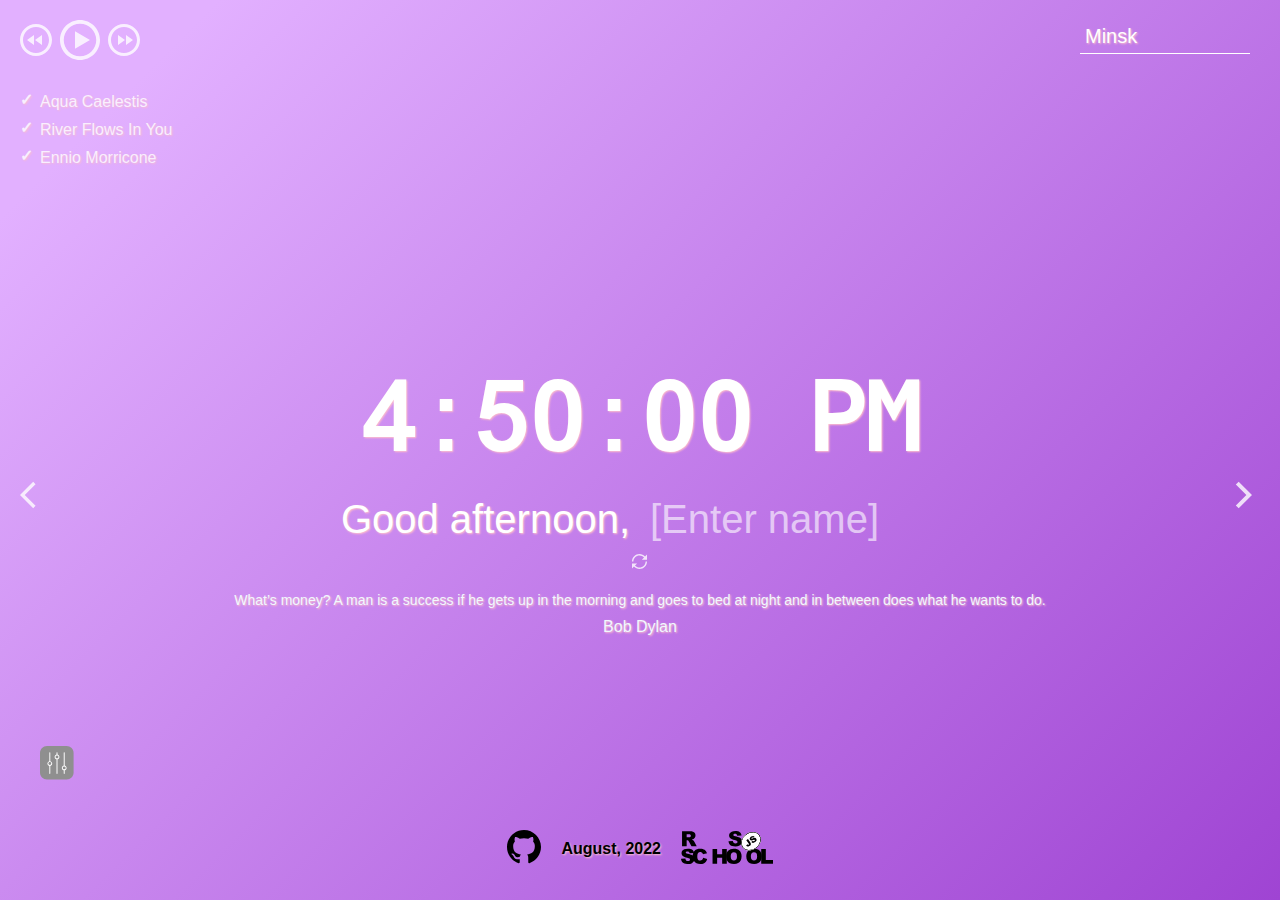
==== commit 7a6dd891: "feat: add settings" ====
--- a/momentum/index.html
+++ b/momentum/index.html
@@ -1,235 +1,601 @@
 <!DOCTYPE html>
 <html lang="en">
+  <head>
+    <meta charset="UTF-8" />
+    <meta name="viewport" content="width=device-width, initial-scale=1.0" />
+    <link href="assets/favicon.ico" rel="shortcut icon" />
+    <link rel="stylesheet" href="css/owfont-regular.css" />
+    <link rel="stylesheet" href="css/style.css" />
+    <title>momentum</title>
+  </head>
 
-<head>
-  <meta charset="UTF-8" />
-  <meta name="viewport" content="width=device-width, initial-scale=1.0" />
-  <link href="assets/favicon.ico" rel="shortcut icon" />
-  <link rel="stylesheet" href="css/owfont-regular.css" />
-  <link rel="stylesheet" href="css/style.css" />
-  <title>momentum</title>
-</head>
+  <body>
+    <header class="header">
+      <div class="player">
+        <div class="player-controls">
+          <button class="play-prev player-icon"></button>
+          <button class="play play-button player-icon"></button>
+          <button class="play-next player-icon"></button>
+        </div>
+        <ul class="play-list"></ul>
+      </div>
+      <div class="weather">
+        <input type="text" class="city" />
+        <i class="weather-icon owf"></i>
+        <div class="weather-error"></div>
+        <div class="description-container">
+          <span class="temperature"></span>
+          <span class="weather-description"></span>
+        </div>
+        <div class="wind"></div>
+        <div class="humidity"></div>
+      </div>
+    </header>
+    <main class="main">
+      <div class="slider-icons">
+        <button class="slide-prev slider-icon"></button>
+        <button class="slide-next slider-icon"></button>
+      </div>
+      <div class="time">
+        <div class="date-of-the-week"></div>
+      </div>
+      <div class="greeting-container">
+        <span class="greeting"></span>
+        <input type="text" class="name" placeholder="[Enter name]" />
+      </div>
+      <div class="quote">
+        <button class="change-quote"></button>
+        <div class="quote-text"></div>
+        <div class="author"></div>
+      </div>
+    </main>
+    <div class="footer">
+      <div class="settings-button">
+        <svg
+          xmlns="http://www.w3.org/2000/svg"
+          xmlns:xlink="http://www.w3.org/1999/xlink"
+          version="1.1"
+          width="256"
+          height="256"
+          viewBox="0 0 256 256"
+          xml:space="preserve"
+        >
+          <g
+            style="
+              stroke: none;
+              stroke-width: 0;
+              stroke-dasharray: none;
+              stroke-linecap: butt;
+              stroke-linejoin: miter;
+              stroke-miterlimit: 10;
+              fill: rgb(143, 143, 143);
+              fill-rule: nonzero;
+              opacity: 1;
+            "
+            transform="translate(0 -2.842170943040401e-14) scale(2.81 2.81)"
+          >
+            <path
+              d="M 71.326 90 H 18.674 C 8.361 90 0 81.639 0 71.326 V 18.674 C 0 8.361 8.361 0 18.674 0 h 52.652 C 81.639 0 90 8.361 90 18.674 v 52.652 C 90 81.639 81.639 90 71.326 90 z"
+              style="
+                stroke: none;
+                stroke-width: 1;
+                stroke-dasharray: none;
+                stroke-linecap: butt;
+                stroke-linejoin: miter;
+                stroke-miterlimit: 10;
+                fill: rgb(143, 143, 143);
+                fill-rule: nonzero;
+                opacity: 1;
+              "
+              transform=" matrix(1 0 0 1 0 0) "
+              stroke-linecap="round"
+            />
+          </g>
+          <g
+            style="
+              stroke: none;
+              stroke-width: 0;
+              stroke-dasharray: none;
+              stroke-linecap: butt;
+              stroke-linejoin: miter;
+              stroke-miterlimit: 10;
+              fill: none;
+              fill-rule: nonzero;
+              opacity: 1;
+            "
+            transform="translate(46.17984832069338 46.17984832069335) scale(1.82 1.82)"
+          >
+            <path
+              d="M 15.205 90 c -1.104 0 -2 -0.896 -2 -2 V 55.115 c 0 -1.104 0.896 -2 2 -2 s 2 0.896 2 2 V 88 C 17.205 89.104 16.31 90 15.205 90 z"
+              style="
+                stroke: none;
+                stroke-width: 1;
+                stroke-dasharray: none;
+                stroke-linecap: butt;
+                stroke-linejoin: miter;
+                stroke-miterlimit: 10;
+                fill: rgb(255, 255, 255);
+                fill-rule: nonzero;
+                opacity: 1;
+              "
+              transform=" matrix(1 0 0 1 0 0) "
+              stroke-linecap="round"
+            />
+            <path
+              d="M 74.795 59.357 c -1.104 0 -2 -0.896 -2 -2 V 2 c 0 -1.104 0.896 -2 2 -2 s 2 0.896 2 2 v 55.357 C 76.795 58.462 75.899 59.357 74.795 59.357 z"
+              style="
+                stroke: none;
+                stroke-width: 1;
+                stroke-dasharray: none;
+                stroke-linecap: butt;
+                stroke-linejoin: miter;
+                stroke-miterlimit: 10;
+                fill: rgb(255, 255, 255);
+                fill-rule: nonzero;
+                opacity: 1;
+              "
+              transform=" matrix(1 0 0 1 0 0) "
+              stroke-linecap="round"
+            />
+            <path
+              d="M 45 90 c -1.104 0 -2 -0.896 -2 -2 V 27.922 c 0 -1.104 0.896 -2 2 -2 s 2 0.896 2 2 V 88 C 47 89.104 46.104 90 45 90 z"
+              style="
+                stroke: none;
+                stroke-width: 1;
+                stroke-dasharray: none;
+                stroke-linecap: butt;
+                stroke-linejoin: miter;
+                stroke-miterlimit: 10;
+                fill: rgb(255, 255, 255);
+                fill-rule: nonzero;
+                opacity: 1;
+              "
+              transform=" matrix(1 0 0 1 0 0) "
+              stroke-linecap="round"
+            />
+            <path
+              d="M 45 29.922 c -5.464 0 -9.91 -4.445 -9.91 -9.91 s 4.445 -9.91 9.91 -9.91 c 5.465 0 9.91 4.445 9.91 9.91 S 50.465 29.922 45 29.922 z M 45 14.103 c -3.259 0 -5.91 2.651 -5.91 5.91 s 2.651 5.91 5.91 5.91 s 5.91 -2.651 5.91 -5.91 S 48.259 14.103 45 14.103 z"
+              style="
+                stroke: none;
+                stroke-width: 1;
+                stroke-dasharray: none;
+                stroke-linecap: butt;
+                stroke-linejoin: miter;
+                stroke-miterlimit: 10;
+                fill: rgb(255, 255, 255);
+                fill-rule: nonzero;
+                opacity: 1;
+              "
+              transform=" matrix(1 0 0 1 0 0) "
+              stroke-linecap="round"
+            />
+            <path
+              d="M 15.205 57.115 c -5.464 0 -9.91 -4.445 -9.91 -9.91 c 0 -5.464 4.445 -9.91 9.91 -9.91 s 9.91 4.445 9.91 9.91 C 25.115 52.67 20.669 57.115 15.205 57.115 z M 15.205 41.295 c -3.259 0 -5.91 2.651 -5.91 5.91 s 2.651 5.91 5.91 5.91 s 5.91 -2.651 5.91 -5.91 S 18.464 41.295 15.205 41.295 z"
+              style="
+                stroke: none;
+                stroke-width: 1;
+                stroke-dasharray: none;
+                stroke-linecap: butt;
+                stroke-linejoin: miter;
+                stroke-miterlimit: 10;
+                fill: rgb(255, 255, 255);
+                fill-rule: nonzero;
+                opacity: 1;
+              "
+              transform=" matrix(1 0 0 1 0 0) "
+              stroke-linecap="round"
+            />
+            <path
+              d="M 74.795 75.177 c -5.464 0 -9.909 -4.445 -9.909 -9.91 c 0 -5.464 4.445 -9.909 9.909 -9.909 c 5.465 0 9.91 4.445 9.91 9.909 C 84.705 70.731 80.26 75.177 74.795 75.177 z M 74.795 59.357 c -3.259 0 -5.909 2.65 -5.909 5.909 s 2.65 5.91 5.909 5.91 s 5.91 -2.651 5.91 -5.91 S 78.054 59.357 74.795 59.357 z"
+              style="
+                stroke: none;
+                stroke-width: 1;
+                stroke-dasharray: none;
+                stroke-linecap: butt;
+                stroke-linejoin: miter;
+                stroke-miterlimit: 10;
+                fill: rgb(255, 255, 255);
+                fill-rule: nonzero;
+                opacity: 1;
+              "
+              transform=" matrix(1 0 0 1 0 0) "
+              stroke-linecap="round"
+            />
+            <path
+              d="M 15.205 41.295 c -1.104 0 -2 -0.896 -2 -2 V 2 c 0 -1.104 0.896 -2 2 -2 s 2 0.896 2 2 v 37.295 C 17.205 40.4 16.31 41.295 15.205 41.295 z"
+              style="
+                stroke: none;
+                stroke-width: 1;
+                stroke-dasharray: none;
+                stroke-linecap: butt;
+                stroke-linejoin: miter;
+                stroke-miterlimit: 10;
+                fill: rgb(255, 255, 255);
+                fill-rule: nonzero;
+                opacity: 1;
+              "
+              transform=" matrix(1 0 0 1 0 0) "
+              stroke-linecap="round"
+            />
+            <path
+              d="M 45 14.103 c -1.104 0 -2 -0.896 -2 -2 V 2 c 0 -1.104 0.896 -2 2 -2 s 2 0.896 2 2 v 10.103 C 47 13.207 46.104 14.103 45 14.103 z"
+              style="
+                stroke: none;
+                stroke-width: 1;
+                stroke-dasharray: none;
+                stroke-linecap: butt;
+                stroke-linejoin: miter;
+                stroke-miterlimit: 10;
+                fill: rgb(255, 255, 255);
+                fill-rule: nonzero;
+                opacity: 1;
+              "
+              transform=" matrix(1 0 0 1 0 0) "
+              stroke-linecap="round"
+            />
+            <path
+              d="M 74.795 90 c -1.104 0 -2 -0.896 -2 -2 V 73.177 c 0 -1.104 0.896 -2 2 -2 s 2 0.896 2 2 V 88 C 76.795 89.104 75.899 90 74.795 90 z"
+              style="
+                stroke: none;
+                stroke-width: 1;
+                stroke-dasharray: none;
+                stroke-linecap: butt;
+                stroke-linejoin: miter;
+                stroke-miterlimit: 10;
+                fill: rgb(255, 255, 255);
+                fill-rule: nonzero;
+                opacity: 1;
+              "
+              transform=" matrix(1 0 0 1 0 0) "
+              stroke-linecap="round"
+            />
+          </g>
+        </svg>
+      </div>
+      <div class="settings-window hidden">
+        <div class="settings-exit-button">
+          <svg
+            viewBox="0 0 16 16"
+            fill="none"
+            xmlns="http://www.w3.org/2000/svg"
+          >
+            <path
+              d="M9.17506 8L15.2501 1.925C15.3866 1.76559 15.4579 1.56052 15.4498 1.35079C15.4417 1.14106 15.3548 0.942114 15.2064 0.793702C15.0579 0.64529 14.859 0.558345 14.6493 0.550245C14.4395 0.542144 14.2345 0.613482 14.0751 0.750004L8.00006 6.825L1.92506 0.741671C1.76564 0.605149 1.56058 0.533811 1.35085 0.541912C1.14112 0.550013 0.942169 0.636956 0.793757 0.785368C0.645345 0.93378 0.558401 1.13273 0.5503 1.34246C0.542199 1.55219 0.613538 1.75725 0.75006 1.91667L6.82506 8L0.741726 14.075C0.654491 14.1497 0.583641 14.2416 0.533622 14.345C0.483602 14.4484 0.455493 14.561 0.45106 14.6758C0.446628 14.7906 0.465966 14.905 0.507861 15.0119C0.549757 15.1189 0.613305 15.216 0.694518 15.2972C0.77573 15.3784 0.872853 15.442 0.97979 15.4839C1.08673 15.5258 1.20117 15.5451 1.31594 15.5407C1.4307 15.5362 1.54331 15.5081 1.6467 15.4581C1.75009 15.4081 1.84202 15.3372 1.91673 15.25L8.00006 9.175L14.0751 15.25C14.2345 15.3865 14.4395 15.4579 14.6493 15.4498C14.859 15.4417 15.0579 15.3547 15.2064 15.2063C15.3548 15.0579 15.4417 14.8589 15.4498 14.6492C15.4579 14.4395 15.3866 14.2344 15.2501 14.075L9.17506 8Z"
+              fill="white"
+              fill-opacity="0.7"
+            />
+          </svg>
+        </div>
+        <div class="settings-nav">
+          <ul class="settings-nav">
+            <li class="settings-nav-item setting-interface setting-nav-active">
+              Interface
+            </li>
+            <li class="settings-nav-item setting-background">Background</li>
+          </ul>
+        </div>
+        <div class="settings-view-container">
+          <div
+            class="settings-section settings-section-interface setting-section-active"
+          >
+            <div class="settings-title">Show/Hide elements</div>
+            <div class="settings-option-list">
+              <div class="settings-option setting-player option-active">
+                <svg
+                  version="1.1"
+                  xmlns="http://www.w3.org/2000/svg"
+                  xmlns:xlink="http://www.w3.org/1999/xlink"
+                  x="0px"
+                  y="0px"
+                  viewBox="0 0 58 58"
+                  style="enable-background: new 0 0 58 58"
+                  xml:space="preserve"
+                >
+                  <g>
+                    <path
+                      d="M29,0C13.01,0,0,13.009,0,29s13.01,29,29,29s29-13.009,29-29S44.99,0,29,0z M29,56C14.112,56,2,43.888,2,29S14.112,2,29,2
+                    s27,12.112,27,27S43.888,56,29,56z"
+                    />
+                    <path
+                      d="M43.994,19.202c0.003-2.973,0.006-5.781-0.044-8.552c-0.016-0.811-0.519-1.325-1.313-1.343
+                    c-0.478-0.015-0.953,0.02-1.43,0.054l-0.243,0.017c-2.592,0.17-5.127,0.353-7.657,0.723c-4.572,0.668-8.637,1.727-12.428,3.24
+                    c-0.478,0.191-0.773,0.577-0.833,1.084c-0.042,0.354-0.044,0.708-0.044,1.087C20,22.293,19.998,29.074,20.004,35.878
+                    c-2.247-0.426-4.352,0.055-6.277,1.433c-1.177,0.842-1.982,1.909-2.394,3.169c-0.649,1.978-0.356,3.749,0.872,5.264
+                    c0.604,0.745,1.392,1.126,2.082,1.424c1.102,0.476,2.193,0.713,3.27,0.713c1.618,0,3.203-0.536,4.738-1.606
+                    c1.705-1.188,2.632-2.906,2.681-4.969c0.023-0.987,0.024-1.974,0.025-2.961l0.002-0.848c0.005-1.553,0-3.106-0.004-4.66
+                    c-0.009-2.822-0.018-5.74,0.036-8.614c0-0.017,0.001-0.034,0.001-0.05c0.016-0.004,0.032-0.009,0.05-0.014
+                    c2.964-0.864,5.941-1.542,8.849-2.014c1.939-0.315,3.564-0.504,5.052-0.587c-0.006,3.426-0.007,6.851,0.001,10.276
+                    c-0.346-0.07-0.715-0.121-1.102-0.132c-2.609-0.077-4.718,0.8-6.329,2.6c-1.217,1.36-1.729,2.967-1.479,4.647
+                    c0.304,2.059,1.541,3.525,3.676,4.356c2.231,0.869,4.513,0.66,6.783-0.624v0C42.803,41.398,44,39.355,44,36.774V25.091
+                    C43.99,22.996,43.992,21.052,43.994,19.202z M42,36.774c0,1.871-0.801,3.233-2.448,4.166c-1.746,0.986-3.404,1.152-5.072,0.501
+                    c-1.457-0.567-2.227-1.453-2.424-2.786c-0.163-1.104,0.161-2.092,0.991-3.021c1.217-1.36,2.772-1.995,4.78-1.935
+                    c0.544,0.016,1.088,0.158,1.548,0.294c0.167,0.049,0.676,0.2,1.143-0.147c0.216-0.161,0.473-0.475,0.473-1.056
+                    c-0.012-3.982-0.011-7.964-0.002-11.945c0.002-0.411-0.123-0.74-0.371-0.981c-0.247-0.239-0.585-0.343-0.981-0.339
+                    c-1.766,0.059-3.679,0.264-6.021,0.644c-2.988,0.485-6.046,1.181-9.097,2.071c-1.169,0.34-1.46,0.722-1.482,1.954
+                    c-0.054,2.886-0.045,5.815-0.036,8.647c0.004,1.549,0.009,3.098,0.004,4.647l-0.002,0.852c-0.001,0.972-0.002,1.944-0.025,2.917
+                    c-0.033,1.42-0.646,2.556-1.823,3.376c-1.979,1.378-3.967,1.607-6.073,0.697c-0.618-0.267-1.032-0.491-1.32-0.848
+                    c-0.795-0.98-0.962-2.054-0.526-3.382c0.281-0.86,0.824-1.568,1.658-2.165c1.128-0.807,2.304-1.208,3.557-1.208
+                    c0.628,0,1.274,0.1,1.944,0.3c0.169,0.051,0.687,0.204,1.149-0.141c0.464-0.346,0.464-0.887,0.464-1.066
+                    C21.998,29.72,22,22.616,22.002,15.488c0-0.148-0.001-0.294,0.004-0.442c3.533-1.373,7.33-2.345,11.59-2.967
+                    c2.457-0.359,4.949-0.539,7.5-0.706l0.25-0.017c0.205-0.014,0.41-0.029,0.615-0.039c0.038,2.549,0.036,5.146,0.033,7.883
+                    c-0.002,1.853-0.004,3.801,0.006,5.896C42,25.096,42,36.774,42,36.774z"
+                    />
+                  </g>
+                </svg>
+                Player
+              </div>
+              <div class="settings-option setting-time option-active">
+                <svg
+                  version="1.1"
+                  xmlns="http://www.w3.org/2000/svg"
+                  xmlns:xlink="http://www.w3.org/1999/xlink"
+                  x="0px"
+                  y="0px"
+                  viewBox="0 0 218.686 218.686"
+                  style="enable-background: new 0 0 218.686 218.686"
+                  xml:space="preserve"
+                >
+                  <g>
+                    <path
+                      d="M124.929,109.103c0-7.243-4.986-13.291-11.69-15.033V34.94h-7.793v59.131c-6.704,1.742-11.69,7.79-11.69,15.033
+                      c0,8.596,6.99,15.586,15.586,15.586c2.882,0,5.55-0.839,7.868-2.208l42.787,42.787l5.51-5.51l-42.787-42.787
+                      C124.09,114.654,124.929,111.986,124.929,109.103z M109.343,116.897c-4.296,0-7.793-3.497-7.793-7.793s3.497-7.793,7.793-7.793
+                      c4.296,0,7.793,3.497,7.793,7.793S113.638,116.897,109.343,116.897z"
+                    />
+                    <path
+                      d="M218.348,105.207C216.331,48.143,170.304,2.115,113.239,0.099V0h-7.793v0.099C48.382,2.115,2.354,48.143,0.338,105.207
+                      H0.239V113h0.099c2.016,57.064,48.044,103.091,105.108,105.108v0.578h7.793v-0.578c57.064-2.016,103.091-48.044,105.108-105.108
+                      h0.099v-7.793H218.348z M210.555,113c-0.952,24.998-10.992,47.698-26.918,64.887l-10.317-10.316l-5.51,5.51l10.317,10.316
+                      c-17.189,15.926-39.889,25.966-64.887,26.918v-15.488h-7.793v15.488c-25.978-0.989-49.473-11.796-66.882-28.82l10.363-10.363
+                      l-5.51-5.51l-10.21,10.21C18.354,158.906,9.044,137.017,8.13,113h19.384v-7.793H8.13C9.12,79.229,19.927,55.734,36.95,38.325
+                      l8.415,8.415l5.51-5.51l-8.261-8.261C59.539,18.115,81.429,8.806,105.447,7.892v15.967h7.793V7.892
+                      c24.998,0.952,47.698,10.992,64.887,26.918l-8.368,8.368l5.51,5.51l8.368-8.368c15.926,17.19,25.966,39.889,26.918,64.887
+                      h-19.384V113H210.555z"
+                    />
+                  </g>
+                </svg>
+                Time
+              </div>
+              <div class="settings-option setting-weather option-active">
+                <svg
+                  version="1.1"
+                  xmlns="http://www.w3.org/2000/svg"
+                  xmlns:xlink="http://www.w3.org/1999/xlink"
+                  x="0px"
+                  y="0px"
+                  viewBox="0 0 32 32"
+                  style="enable-background: new 0 0 32 32"
+                  xml:space="preserve"
+                >
+                  <path
+                    id="weather_1_"
+                    d="M15.32,25.82c0.064,0.111,0.064,0.248,0,0.359l-2.31,4l-0.623-0.359l1.998-3.46h-1.686
+      c-0.128,0-0.248-0.069-0.312-0.181c-0.064-0.111-0.064-0.248,0-0.359l2.31-4l0.623,0.359l-1.998,3.46h1.686
+      C15.136,25.64,15.255,25.709,15.32,25.82z M1.981,5.647L3.319,6.42c0.057,0.033,0.119,0.048,0.18,0.048
+      c0.125,0,0.246-0.064,0.312-0.18c0.099-0.172,0.04-0.393-0.132-0.492L2.342,5.023C2.169,4.925,1.949,4.983,1.85,5.155
+      S1.81,5.548,1.981,5.647z M2.905,9.67c0-0.199-0.161-0.36-0.36-0.36H1c-0.199,0-0.36,0.161-0.36,0.36S0.801,10.03,1,10.03h1.545
+      C2.744,10.03,2.905,9.869,2.905,9.67z M4.421,10.03c0.199,0,0.36-0.161,0.36-0.36c0-2.696,2.193-4.89,4.89-4.89
+      c0.682,0,1.12,0.035,1.623,0.226c0.186,0.071,0.394-0.023,0.464-0.208c0.071-0.186-0.022-0.394-0.208-0.464
+      c-0.665-0.252-1.244-0.273-1.878-0.273c-3.093,0-5.609,2.516-5.609,5.609C4.061,9.869,4.222,10.03,4.421,10.03z M9.67,2.905
+      c0.199,0,0.36-0.161,0.36-0.36V1c0-0.199-0.161-0.36-0.36-0.36S9.311,0.801,9.311,1v1.545C9.311,2.744,9.472,2.905,9.67,2.905z
+      M7.188,21.688c-0.172-0.101-0.393-0.041-0.492,0.132l-2.31,4c-0.1,0.172-0.041,0.392,0.131,0.491
+      c0.057,0.033,0.119,0.049,0.18,0.049c0.125,0,0.246-0.064,0.312-0.181l2.309-4C7.419,22.008,7.36,21.788,7.188,21.688z M5.796,3.68
+      c0.067,0.115,0.188,0.18,0.312,0.18c0.061,0,0.123-0.015,0.18-0.048c0.172-0.1,0.231-0.32,0.132-0.492L5.647,1.981
+      C5.548,1.81,5.327,1.75,5.155,1.85S4.924,2.17,5.023,2.342L5.796,3.68z M11.188,21.688c-0.171-0.101-0.393-0.041-0.492,0.132
+      l-2.31,4c-0.1,0.172-0.041,0.392,0.131,0.491c0.057,0.033,0.119,0.049,0.18,0.049c0.125,0,0.246-0.064,0.312-0.181l2.309-4
+      C11.419,22.008,11.36,21.788,11.188,21.688z M31.36,14.758c0,3.089-2.514,5.603-5.603,5.603H7.355c-2.601,0-4.716-2.127-4.716-4.742
+      c0-2.614,2.115-4.741,4.716-4.741c0.644,0,1.283,0.133,1.874,0.388c0.609-3.812,3.88-6.625,7.81-6.625
+      c3.176,0,5.982,1.84,7.241,4.717c0.486-0.134,0.981-0.201,1.478-0.201C28.847,9.156,31.36,11.669,31.36,14.758z M30.64,14.758
+      c0-2.692-2.189-4.882-4.882-4.882c-0.527,0-1.056,0.088-1.568,0.263c-0.186,0.064-0.382-0.031-0.452-0.21
+      c-1.08-2.775-3.709-4.568-6.698-4.568c-3.731,0-6.809,2.789-7.159,6.487c-0.012,0.122-0.084,0.229-0.192,0.286
+      c-0.108,0.058-0.237,0.054-0.344-0.007c-0.606-0.346-1.294-0.529-1.988-0.529c-2.204,0-3.996,1.804-3.996,4.021
+      s1.792,4.021,3.996,4.021h18.402C28.45,19.64,30.64,17.45,30.64,14.758z M13.053,3.812c0.057,0.033,0.119,0.048,0.18,0.048
+      c0.125,0,0.246-0.064,0.312-0.18l0.773-1.338c0.099-0.172,0.04-0.393-0.132-0.492c-0.172-0.1-0.393-0.04-0.492,0.132L12.922,3.32
+      C12.822,3.492,12.881,3.712,13.053,3.812z M22.97,22.038c-0.141-0.141-0.369-0.141-0.51,0l-0.452,0.452l-0.452-0.452
+      c-0.141-0.141-0.369-0.141-0.51,0s-0.141,0.369,0,0.51L21.498,23l-0.452,0.452c-0.141,0.141-0.141,0.369,0,0.51
+      c0.07,0.07,0.163,0.105,0.255,0.105s0.185-0.035,0.255-0.105l0.452-0.452l0.452,0.452c0.07,0.07,0.163,0.105,0.255,0.105
+      s0.185-0.035,0.255-0.105c0.141-0.141,0.141-0.369,0-0.51L22.518,23l0.452-0.452C23.11,22.407,23.11,22.179,22.97,22.038z
+      M25.97,26.038c-0.141-0.141-0.369-0.141-0.51,0l-0.452,0.452l-0.452-0.452c-0.141-0.141-0.369-0.141-0.51,0s-0.141,0.369,0,0.51
+      L24.498,27l-0.452,0.452c-0.141,0.141-0.141,0.369,0,0.51c0.07,0.07,0.163,0.105,0.255,0.105s0.185-0.035,0.255-0.105l0.452-0.452
+      l0.452,0.452c0.07,0.07,0.163,0.105,0.255,0.105s0.185-0.035,0.255-0.105c0.141-0.141,0.141-0.369,0-0.51L25.518,27l0.452-0.452
+      C26.11,26.407,26.11,26.179,25.97,26.038z M20.97,26.038c-0.141-0.141-0.369-0.141-0.51,0l-0.452,0.452l-0.452-0.452
+      c-0.141-0.141-0.369-0.141-0.51,0s-0.141,0.369,0,0.51L19.498,27l-0.452,0.452c-0.141,0.141-0.141,0.369,0,0.51
+      c0.07,0.07,0.163,0.105,0.255,0.105s0.185-0.035,0.255-0.105l0.452-0.452l0.452,0.452c0.07,0.07,0.163,0.105,0.255,0.105
+      s0.185-0.035,0.255-0.105c0.141-0.141,0.141-0.369,0-0.51L20.518,27l0.452-0.452C21.11,26.407,21.11,26.179,20.97,26.038z
+      M27.962,22.046c-0.141-0.141-0.369-0.141-0.51,0L27,22.498l-0.452-0.452c-0.141-0.141-0.369-0.141-0.51,0s-0.141,0.369,0,0.51
+      l0.452,0.452l-0.452,0.452c-0.141,0.141-0.141,0.369,0,0.51c0.07,0.07,0.163,0.105,0.255,0.105s0.185-0.035,0.255-0.105L27,23.518
+      l0.452,0.452c0.07,0.07,0.163,0.105,0.255,0.105s0.185-0.035,0.255-0.105c0.141-0.141,0.141-0.369,0-0.51l-0.452-0.452l0.452-0.452
+      C28.103,22.415,28.103,22.187,27.962,22.046z"
+                  />
+                  <rect
+                    id="_Transparent_Rectangle"
+                    style="fill: none"
+                    width="32"
+                    height="32"
+                  />
+                </svg>
+                Weather
+              </div>
+              <div class="settings-option setting-quote option-active">
+                <svg
+                  width="28px"
+                  height="28px"
+                  viewBox="0 0 28 28"
+                  version="1.1"
+                  xmlns="http://www.w3.org/2000/svg"
+                  xmlns:xlink="http://www.w3.org/1999/xlink"
+                >
+                  <g stroke="none" stroke-width="1" fill-rule="evenodd">
+                    <g id="ic_fluent_signature_28_regular" fill-rule="nonzero">
+                      <path
+                        d="M16.4798956,21.0019578 L16.75,21 C17.9702352,21 18.6112441,21.5058032 19.4020627,22.7041662 L19.7958278,23.3124409 C20.1028266,23.766938 20.2944374,23.9573247 20.535784,24.0567929 C20.9684873,24.2351266 21.3271008,24.1474446 22.6440782,23.5133213 L23.0473273,23.3170319 C23.8709982,22.9126711 24.4330286,22.6811606 25.0680983,22.5223931 C25.4699445,22.4219316 25.8771453,22.6662521 25.9776069,23.0680983 C26.0780684,23.4699445 25.8337479,23.8771453 25.4319017,23.9776069 C25.0371606,24.0762922 24.6589465,24.2178819 24.1641364,24.4458997 L23.0054899,25.0032673 C21.4376302,25.7436944 20.9059009,25.8317321 19.964216,25.4436275 C19.3391237,25.1860028 18.9836765,24.813298 18.4635639,24.0180227 L18.2688903,23.7140849 C17.7071112,22.8288731 17.4057794,22.5384538 16.8688444,22.5036655 L16.75,22.5 C16.2017306,22.5 16.0933104,22.5684572 14.009281,24.1150241 C12.2670395,25.4079488 10.9383359,26.0254984 9.24864243,26.0254984 C7.18872869,26.0254984 5.24773367,25.647067 3.43145875,24.8905363 L6.31377803,24.2241784 C7.25769404,24.4250762 8.23567143,24.5254984 9.24864243,24.5254984 C10.5393035,24.5254984 11.609129,24.0282691 13.1153796,22.9104743 L14.275444,22.0545488 C15.5468065,21.1304903 15.8296113,21.016032 16.4798956,21.0019578 L16.4798956,21.0019578 Z M22.7770988,3.22208979 C24.4507223,4.8957133 24.4507566,7.60916079 22.7771889,9.28281324 L21.741655,10.3184475 C22.8936263,11.7199657 22.8521526,13.2053774 21.7811031,14.279556 L18.7800727,17.2805874 L18.7800727,17.2805874 C18.4870374,17.5733384 18.0121637,17.573108 17.7194126,17.2800727 C17.4266616,16.9870374 17.426892,16.5121637 17.7199273,16.2194126 L20.7188969,13.220444 C21.2039571,12.7339668 21.2600021,12.1299983 20.678941,11.3818945 L10.0845437,21.9761011 C9.78635459,22.2743053 9.41036117,22.482705 8.99944703,22.5775313 L2.91864463,23.9807934 C2.37859061,24.1054212 1.89457875,23.6214094 2.0192066,23.0813554 L3.42247794,17.0005129 C3.51729557,16.5896365 3.72566589,16.2136736 4.0238276,15.9154968 L16.7165019,3.22217992 C18.3900415,1.54855555 21.1034349,1.54851059 22.7770988,3.22208979 Z M17.7771889,4.28281324 L5.08451462,16.9761302 C4.98512738,17.0755224 4.91567061,17.2008434 4.88406473,17.3378022 L3.7506248,22.2493752 L8.66215777,21.1159445 C8.79912915,21.0843357 8.92446029,21.0148692 9.02385665,20.9154678 L21.7165019,8.22217992 C22.8043063,7.13432049 22.8042862,5.37060478 21.7164588,4.2827701 C20.6285914,3.19496507 18.8649506,3.19499653 17.7771889,4.28281324 Z"
+                      ></path>
+                    </g>
+                  </g>
+                </svg>
+                Quotes
+              </div>
+              <div class="settings-option setting-greeting option-active">
+                <svg
+                  version="1.1"
+                  xmlns="http://www.w3.org/2000/svg"
+                  xmlns:xlink="http://www.w3.org/1999/xlink"
+                  x="0px"
+                  y="0px"
+                  width="281.983px"
+                  height="281.983px"
+                  viewBox="0 0 281.983 281.983"
+                  style="enable-background: new 0 0 281.983 281.983"
+                  xml:space="preserve"
+                >
+                  <path
+                    d="M173.031,29.851c-58.7-7.3-140.1,2.5-165.4,65.9c-10.6,26.4-12.9,63.9,11.2,84.9c28.3,24.6,65.6,19.7,100.6,21.1l0,0
+          c0.8,16.101,5.6,33.2,10.5,48.2c1.7,5.3,7.9,5.5,11,1.4c6.201-8.2,8.9-18.801,11.5-28.601c1.3-5,4.899-12.8,4.6-18.7
+          c0.7,0,1.3,0,2.101-0.3c47-17.3,114.199-0.399,122.199-66.5C289.031,74.351,227.132,36.55,173.031,29.851z M263.531,157.45
+          c-14.7,33.2-78.5,23-107.7,34.1c-3.1,1.2-4.3,4-4.199,6.601c-7.301,1.3-8.101,10.399-9.601,16.5c-1.4,5.5-2.7,11.3-4.6,16.899
+          c-3.2-12.8-5.9-25.8-11.1-37.6c-1.2-2.7-4.5-2.2-6.1-0.3c-20.3-4.7-40-5-60.6-7.9c-61.1-8.399-52.1-75.7-23.7-109.8
+          c32.5-39,98.5-40.1,144.201-32.4C232.031,52.351,289.632,98.45,263.531,157.45z"
+                  />
+                  <path
+                    d="M90.331,91.25c-1.6-4.3-7.4-5.6-10-1.3c-5,8.3-3.6,21.5-4.1,30.8c-0.3,5.1-0.7,10.6-1,16.1c-5.1,0.8-10.1,1.2-15.3,1.6
+          c0-4.1-0.1-8.2-0.1-12.3c0-6.7,0.3-13.5,0.6-20.2c0.1-2.9,0.4-5.8,0.9-8.7c0.8-4.3,1.8-3.1-0.9-1.8c3.4-1.7,3.6-7.6,0-9.3
+          c-21.3-9.6-12.4,67.3-11.7,77c0.5,7,10.5,7,10.8,0c0.3-5.101,0.3-10.101,0.3-15.2c5,0.3,10.1,0.4,15.2,0.2
+          c0.2,5.5,0.9,10.8,2.5,15.7c0.6,1.899,2.2,3.899,4.3,4.3c2.1,0.399,4.4,0.3,6.1-1c1.2-0.9,1.3-2.2,0.8-3.101
+          c1.1-3.899,0.3-7.8,0.1-12.199c-0.2-8.5,0.1-17.1,0.5-25.6C90.131,115.75,94.131,101.25,90.331,91.25z"
+                  />
+                  <path
+                    d="M125.131,92.25c-0.1-0.2-0.3-0.4-0.4-0.6c-1.7-2.3-3.6-2.9-6.3-2.6c-3.2,0.4-6.5,0.5-9.8,0.7c-1.6-0.9-3.9-0.4-4.7,1.4
+          c-1.5,1.3-1.8,3.5-1.1,5.2c-3.6,22.5-3.9,46.1-4.1,68.699c0,3.7,2.9,5.9,6.2,6.2c8.5,0.9,19.8-0.7,19.1-11.7
+          c-0.2-3.399-3.7-5.8-6.9-4c-2.4,1.4-4,2.4-5.8,2.9c0.1-4,0.2-8,0.4-12c1.4,0.2,2.8,0.3,4.1,0.5c2.8,0.4,4.7-0.3,6.4-2.6l0.1-0.101
+          c1-1.3,1-4.1,0-5.399l-0.1-0.1c-1.7-2.2-3.6-3-6.4-2.6c-1.2,0.2-2.5,0.3-3.8,0.4c0.4-12.5,0.5-25-0.9-37.2
+          c2.4,0.1,4.9,0.2,7.2,0.6c2.7,0.4,4.7-0.3,6.3-2.6c0.1-0.2,0.3-0.4,0.4-0.6C125.931,95.65,125.931,93.45,125.131,92.25z"
+                  />
+                  <path
+                    d="M155.331,154.25c-2.6-0.8-5.3-1.2-8-1.7c-0.399-19.299-1.699-38.899-4-58c-0.6-5.2-7.5-5.2-8.1,0
+          c-2.3,20.9-0.6,42.4-0.6,63.3c0,2.899,2,5.399,4.7,6.199c5.4,1.5,10.4,2.7,15.9,1.101
+          C160.831,163.55,160.632,155.851,155.331,154.25z"
+                  />
+                  <path
+                    d="M183.632,158.55c-1.301,0.601-2.4,1.4-3.5,1.9c0.1-21.8,0.699-43.9-4.5-65.2c-1-4.2-7.601-3.3-7.5,1
+          c0.699,23.6-0.4,47-0.801,70.6c0,3,2,5.199,4.7,6.199c8,3,15.5,1.301,19.101-7C193.331,161.05,188.932,156.05,183.632,158.55z"
+                  />
+                  <path
+                    d="M220.731,98.65c-3.9-5.3-12-2-11.8,3.2c-0.2,0-0.3,0-0.601,0c-2.8-0.1-4.1,2.4-5.3,4.4c-3.899,6.7-5.8,15.2-7.6,22.6
+          c-2.9,11.9-6.3,31.8,6.5,39.199c14.8,8.601,24.6-10.8,26.2-22.1C230.231,131.95,229.531,110.55,220.731,98.65z M214.831,149.05
+          c-0.6,2.5-4.699,11.4-7.8,6.5c-5-8,0.101-24.199,2-32.5c1-4.3,2.101-8.6,3.3-12.9c0-0.1,0-0.2,0.101-0.3c2.8,7,3.5,15.5,3.8,22.5
+          C216.531,137.851,216.132,143.55,214.831,149.05z"
+                  />
+                </svg>
+                Greetings
+              </div>
+            </div>
+          </div>
+          <div class="settings-section settings-section-backgrounds">
+            <div class="settings-title">Background API</div>
+            <div class="settings-option-list">
+              <div class="settings-option git-hub_photos option-active">
+                <svg xmlns="http://www.w3.org/2000/svg" viewBox="0 0 512 512">
+                  <path
+                    d="M256 0C114.615 0 0 114.615 0 256s114.615 256 256 256 256-114.615 256-256S397.385 0 256 0zm122.763 344.309h-15.484v-95.746c0-34.76-18.012-54.983-47.715-54.983-27.176 0-50.875 20.856-50.875 56.879v93.85h-15.484v-96.695c0-33.5-18.327-54.035-47.083-54.035s-51.507 25.28-51.507 57.827v92.9h-15.483V183.151h15.483v28.756c10.428-16.748 24.964-32.548 53.719-32.548 28.124 0 45.5 16.116 54.352 34.76 10.428-18.012 27.807-34.76 58.143-34.76 38.235 0 61.935 26.86 61.935 67.307z"
+                  />
+                </svg>
+                <div class="option-text">GitHub</div>
+              </div>
+              <div class="settings-option settings-option-api unsplash_photos">
+                <svg viewBox="0 0 24 24" xmlns="http://www.w3.org/2000/svg">
+                  <path
+                    d="M8.625 8.063V3h6.75v5.063h-6.75zm6.75 2.812H21V21H3V10.875h5.625v5.063h6.75v-5.063z"
+                  />
+                </svg>
+                <div class="option-text">Unsplash</div>
+              </div>
+              <div class="settings-option settings-option-api flickr_photos hidden">
+                <svg
+                  version="1.1"
+                  xmlns="http://www.w3.org/2000/svg"
+                  xmlns:xlink="http://www.w3.org/1999/xlink"
+                  x="0px"
+                  y="0px"
+                  viewBox="0 0 512 512"
+                  xml:space="preserve"
+                >
+                  <path
+                    d="M495.967,256c0,56.876-46.272,103.148-103.148,103.148c-16.8,0-32.816-3.908-47.604-11.616
+   c-3.924-2.046-8.768-0.523-10.814,3.404c-2.047,3.926-0.523,8.768,3.404,10.814c16.858,8.786,35.882,13.431,55.014,13.431
+   C458.535,375.182,512,321.717,512,256H495.967z"
+                  />
 
-<body>
-  <header class="header">
-    <div class="player">
-      <div class="player-controls">
-        <button class="play-prev player-icon"></button>
-        <button class="play play-button player-icon"></button>
-        <button class="play-next player-icon"></button>
-      </div>
-      <ul class="play-list"></ul>
+                  <path
+                    d="M310.307,342.001c3.194,3.065,8.269,2.962,11.335-0.233L310.307,342.001z"
+                  />
+
+                  <path
+                    d="M392.818,136.818c-65.717,0-119.182,53.465-119.182,119.182c0,32.765,13.023,63.307,36.671,86.001
+   c3.194,3.065,8.269,2.962,11.335-0.233c3.066-3.194,2.962-8.269-0.233-11.335C300.942,310.792,289.67,284.358,289.67,256
+   c0-56.876,46.272-103.148,103.148-103.148c56.876,0,103.148,46.272,103.148,103.148s-46.272,103.148-103.148,103.148
+   c-16.8,0-32.816-3.908-47.604-11.616c-3.924-2.046-8.768-0.523-10.814,3.404c-2.047,3.926-0.523,8.768,3.404,10.814
+   c16.858,8.786,35.882,13.431,55.014,13.431C458.535,375.182,512,321.717,512,256S458.535,136.818,392.818,136.818z"
+                  />
+
+                  <path
+                    d="M213.123,182.649c-2.727-3.487-7.766-4.104-11.253-1.378c-3.488,2.727-4.105,7.766-1.378,11.253
+   c14.287,18.272,21.837,40.221,21.837,63.475c0,56.876-46.272,103.148-103.148,103.148c-56.876,0-103.148-46.272-103.148-103.148
+   s46.272-103.148,103.148-103.148c24.046,0,47.452,8.452,65.907,23.798c3.404,2.833,8.46,2.367,11.29-1.038
+   c2.83-3.404,2.365-8.459-1.038-11.29c-21.329-17.736-48.376-27.504-76.159-27.504C53.465,136.818,0,190.283,0,256
+   s53.465,119.182,119.182,119.182S238.363,321.717,238.363,256C238.363,229.132,229.636,203.768,213.123,182.649z"
+                  />
+
+                  <path
+                    d="M392.818,171.023c-4.427,0-8.017,3.589-8.017,8.017s3.589,8.017,8.017,8.017c38.015,0,68.944,30.928,68.944,68.944
+   c0,4.427,3.589,8.017,8.017,8.017c4.427,0,8.017-3.589,8.017-8.017C477.795,209.144,439.674,171.023,392.818,171.023z"
+                  />
+
+                  <path
+                    d="M119.182,171.023c-4.427,0-8.017,3.589-8.017,8.017s3.589,8.017,8.017,8.017c38.015,0,68.944,30.928,68.944,68.944
+   c0,4.427,3.589,8.017,8.017,8.017s8.017-3.589,8.017-8.017C204.159,209.144,166.038,171.023,119.182,171.023z"
+                  />
+                </svg>
+                <div class="option-text">Flickr</div>
+              </div>
+            </div>
+            <div class="setting-tags hidden">
+              <div class="settings-sub-title">Tags:</div>
+              <input type="text" class="input-tags" />
+            </div>
+          </div>
+        </div>
+      </div>
     </div>
-    <div class="weather">
-      <input type="text" class="city" />
-      <i class="weather-icon owf"></i>
-      <div class="weather-error"></div>
-      <div class="description-container">
-        <span class="temperature"></span>
-        <span class="weather-description"></span>
-      </div>
-      <div class="wind"></div>
-      <div class="humidity"></div>
-    </div>
-  </header>
-  <main class="main">
-    <div class="slider-icons">
-      <button class="slide-prev slider-icon"></button>
-      <button class="slide-next slider-icon"></button>
-    </div>
-    <time class="time"></time>
-    <date class="date-of-the-week"></date>
-    <div class="greeting-container">
-      <span class="greeting"></span>
-      <input type="text" class="name" placeholder="[Enter name]" />
-    </div>
-    <button class="change-quote">
-    </button>
-    <div class="quote">
-      <div class="quote-text"></div>
-      <div class="author"></div>
-    </div>
-  </main>
-  <footer class="footer">
-    <div class="settings"></div>
-    <div class="settings-window hidden">
-      <div class="settings-nav">
-        <ul>
-          <li class="settings-nav-item">Interface</li>
-          <li class="settings-nav-item">Images API</li>
-        </ul>
-      </div>
-      <div class="settings-option">
-        <div class="setting-item setting-player setting-active">
-          <svg version="1.1" xmlns="http://www.w3.org/2000/svg" xmlns:xlink="http://www.w3.org/1999/xlink" x="0px"
-            y="0px" viewBox="0 0 58 58" style="enable-background:new 0 0 58 58;" xml:space="preserve">
-            <g>
-              <path d="M29,0C13.01,0,0,13.009,0,29s13.01,29,29,29s29-13.009,29-29S44.99,0,29,0z M29,56C14.112,56,2,43.888,2,29S14.112,2,29,2
-                s27,12.112,27,27S43.888,56,29,56z" />
-              <path d="M43.994,19.202c0.003-2.973,0.006-5.781-0.044-8.552c-0.016-0.811-0.519-1.325-1.313-1.343
-                c-0.478-0.015-0.953,0.02-1.43,0.054l-0.243,0.017c-2.592,0.17-5.127,0.353-7.657,0.723c-4.572,0.668-8.637,1.727-12.428,3.24
-                c-0.478,0.191-0.773,0.577-0.833,1.084c-0.042,0.354-0.044,0.708-0.044,1.087C20,22.293,19.998,29.074,20.004,35.878
-                c-2.247-0.426-4.352,0.055-6.277,1.433c-1.177,0.842-1.982,1.909-2.394,3.169c-0.649,1.978-0.356,3.749,0.872,5.264
-                c0.604,0.745,1.392,1.126,2.082,1.424c1.102,0.476,2.193,0.713,3.27,0.713c1.618,0,3.203-0.536,4.738-1.606
-                c1.705-1.188,2.632-2.906,2.681-4.969c0.023-0.987,0.024-1.974,0.025-2.961l0.002-0.848c0.005-1.553,0-3.106-0.004-4.66
-                c-0.009-2.822-0.018-5.74,0.036-8.614c0-0.017,0.001-0.034,0.001-0.05c0.016-0.004,0.032-0.009,0.05-0.014
-                c2.964-0.864,5.941-1.542,8.849-2.014c1.939-0.315,3.564-0.504,5.052-0.587c-0.006,3.426-0.007,6.851,0.001,10.276
-                c-0.346-0.07-0.715-0.121-1.102-0.132c-2.609-0.077-4.718,0.8-6.329,2.6c-1.217,1.36-1.729,2.967-1.479,4.647
-                c0.304,2.059,1.541,3.525,3.676,4.356c2.231,0.869,4.513,0.66,6.783-0.624v0C42.803,41.398,44,39.355,44,36.774V25.091
-                C43.99,22.996,43.992,21.052,43.994,19.202z M42,36.774c0,1.871-0.801,3.233-2.448,4.166c-1.746,0.986-3.404,1.152-5.072,0.501
-                c-1.457-0.567-2.227-1.453-2.424-2.786c-0.163-1.104,0.161-2.092,0.991-3.021c1.217-1.36,2.772-1.995,4.78-1.935
-                c0.544,0.016,1.088,0.158,1.548,0.294c0.167,0.049,0.676,0.2,1.143-0.147c0.216-0.161,0.473-0.475,0.473-1.056
-                c-0.012-3.982-0.011-7.964-0.002-11.945c0.002-0.411-0.123-0.74-0.371-0.981c-0.247-0.239-0.585-0.343-0.981-0.339
-                c-1.766,0.059-3.679,0.264-6.021,0.644c-2.988,0.485-6.046,1.181-9.097,2.071c-1.169,0.34-1.46,0.722-1.482,1.954
-                c-0.054,2.886-0.045,5.815-0.036,8.647c0.004,1.549,0.009,3.098,0.004,4.647l-0.002,0.852c-0.001,0.972-0.002,1.944-0.025,2.917
-                c-0.033,1.42-0.646,2.556-1.823,3.376c-1.979,1.378-3.967,1.607-6.073,0.697c-0.618-0.267-1.032-0.491-1.32-0.848
-                c-0.795-0.98-0.962-2.054-0.526-3.382c0.281-0.86,0.824-1.568,1.658-2.165c1.128-0.807,2.304-1.208,3.557-1.208
-                c0.628,0,1.274,0.1,1.944,0.3c0.169,0.051,0.687,0.204,1.149-0.141c0.464-0.346,0.464-0.887,0.464-1.066
-                C21.998,29.72,22,22.616,22.002,15.488c0-0.148-0.001-0.294,0.004-0.442c3.533-1.373,7.33-2.345,11.59-2.967
-                c2.457-0.359,4.949-0.539,7.5-0.706l0.25-0.017c0.205-0.014,0.41-0.029,0.615-0.039c0.038,2.549,0.036,5.146,0.033,7.883
-                c-0.002,1.853-0.004,3.801,0.006,5.896C42,25.096,42,36.774,42,36.774z" />
-            </g>
-          </svg>
-          Player
-        </div>
-        <div class="setting-item setting-time setting-active">
-          <?xml version="1.0" encoding="iso-8859-1"?>
-          <!-- Generator: Adobe Illustrator 19.0.0, SVG Export Plug-In . SVG Version: 6.00 Build 0)  -->
-          <svg version="1.1" id="Layer_1" xmlns="http://www.w3.org/2000/svg" xmlns:xlink="http://www.w3.org/1999/xlink"
-            x="0px" y="0px" viewBox="0 0 218.686 218.686" style="enable-background:new 0 0 218.686 218.686;"
-            xml:space="preserve">
-            <g>
-              <path d="M124.929,109.103c0-7.243-4.986-13.291-11.69-15.033V34.94h-7.793v59.131c-6.704,1.742-11.69,7.79-11.69,15.033
-                  c0,8.596,6.99,15.586,15.586,15.586c2.882,0,5.55-0.839,7.868-2.208l42.787,42.787l5.51-5.51l-42.787-42.787
-                  C124.09,114.654,124.929,111.986,124.929,109.103z M109.343,116.897c-4.296,0-7.793-3.497-7.793-7.793s3.497-7.793,7.793-7.793
-                  c4.296,0,7.793,3.497,7.793,7.793S113.638,116.897,109.343,116.897z" />
-              <path d="M218.348,105.207C216.331,48.143,170.304,2.115,113.239,0.099V0h-7.793v0.099C48.382,2.115,2.354,48.143,0.338,105.207
-                  H0.239V113h0.099c2.016,57.064,48.044,103.091,105.108,105.108v0.578h7.793v-0.578c57.064-2.016,103.091-48.044,105.108-105.108
-                  h0.099v-7.793H218.348z M210.555,113c-0.952,24.998-10.992,47.698-26.918,64.887l-10.317-10.316l-5.51,5.51l10.317,10.316
-                  c-17.189,15.926-39.889,25.966-64.887,26.918v-15.488h-7.793v15.488c-25.978-0.989-49.473-11.796-66.882-28.82l10.363-10.363
-                  l-5.51-5.51l-10.21,10.21C18.354,158.906,9.044,137.017,8.13,113h19.384v-7.793H8.13C9.12,79.229,19.927,55.734,36.95,38.325
-                  l8.415,8.415l5.51-5.51l-8.261-8.261C59.539,18.115,81.429,8.806,105.447,7.892v15.967h7.793V7.892
-                  c24.998,0.952,47.698,10.992,64.887,26.918l-8.368,8.368l5.51,5.51l8.368-8.368c15.926,17.19,25.966,39.889,26.918,64.887
-                  h-19.384V113H210.555z" />
-            </g>
-          </svg>
-          Time
-        </div>
-        <div class="setting-item setting-weather setting-active">
-          <?xml version="1.0" encoding="iso-8859-1"?>
-          <svg version="1.1" id="Layer_1" xmlns="http://www.w3.org/2000/svg" xmlns:xlink="http://www.w3.org/1999/xlink"
-            x="0px" y="0px" viewBox="0 0 32 32" style="enable-background:new 0 0 32 32;" xml:space="preserve">
-            <path id="weather_1_" d="M15.32,25.82c0.064,0.111,0.064,0.248,0,0.359l-2.31,4l-0.623-0.359l1.998-3.46h-1.686
-	c-0.128,0-0.248-0.069-0.312-0.181c-0.064-0.111-0.064-0.248,0-0.359l2.31-4l0.623,0.359l-1.998,3.46h1.686
-	C15.136,25.64,15.255,25.709,15.32,25.82z M1.981,5.647L3.319,6.42c0.057,0.033,0.119,0.048,0.18,0.048
-	c0.125,0,0.246-0.064,0.312-0.18c0.099-0.172,0.04-0.393-0.132-0.492L2.342,5.023C2.169,4.925,1.949,4.983,1.85,5.155
-	S1.81,5.548,1.981,5.647z M2.905,9.67c0-0.199-0.161-0.36-0.36-0.36H1c-0.199,0-0.36,0.161-0.36,0.36S0.801,10.03,1,10.03h1.545
-	C2.744,10.03,2.905,9.869,2.905,9.67z M4.421,10.03c0.199,0,0.36-0.161,0.36-0.36c0-2.696,2.193-4.89,4.89-4.89
-	c0.682,0,1.12,0.035,1.623,0.226c0.186,0.071,0.394-0.023,0.464-0.208c0.071-0.186-0.022-0.394-0.208-0.464
-	c-0.665-0.252-1.244-0.273-1.878-0.273c-3.093,0-5.609,2.516-5.609,5.609C4.061,9.869,4.222,10.03,4.421,10.03z M9.67,2.905
-	c0.199,0,0.36-0.161,0.36-0.36V1c0-0.199-0.161-0.36-0.36-0.36S9.311,0.801,9.311,1v1.545C9.311,2.744,9.472,2.905,9.67,2.905z
-	 M7.188,21.688c-0.172-0.101-0.393-0.041-0.492,0.132l-2.31,4c-0.1,0.172-0.041,0.392,0.131,0.491
-	c0.057,0.033,0.119,0.049,0.18,0.049c0.125,0,0.246-0.064,0.312-0.181l2.309-4C7.419,22.008,7.36,21.788,7.188,21.688z M5.796,3.68
-	c0.067,0.115,0.188,0.18,0.312,0.18c0.061,0,0.123-0.015,0.18-0.048c0.172-0.1,0.231-0.32,0.132-0.492L5.647,1.981
-	C5.548,1.81,5.327,1.75,5.155,1.85S4.924,2.17,5.023,2.342L5.796,3.68z M11.188,21.688c-0.171-0.101-0.393-0.041-0.492,0.132
-	l-2.31,4c-0.1,0.172-0.041,0.392,0.131,0.491c0.057,0.033,0.119,0.049,0.18,0.049c0.125,0,0.246-0.064,0.312-0.181l2.309-4
-	C11.419,22.008,11.36,21.788,11.188,21.688z M31.36,14.758c0,3.089-2.514,5.603-5.603,5.603H7.355c-2.601,0-4.716-2.127-4.716-4.742
-	c0-2.614,2.115-4.741,4.716-4.741c0.644,0,1.283,0.133,1.874,0.388c0.609-3.812,3.88-6.625,7.81-6.625
-	c3.176,0,5.982,1.84,7.241,4.717c0.486-0.134,0.981-0.201,1.478-0.201C28.847,9.156,31.36,11.669,31.36,14.758z M30.64,14.758
-	c0-2.692-2.189-4.882-4.882-4.882c-0.527,0-1.056,0.088-1.568,0.263c-0.186,0.064-0.382-0.031-0.452-0.21
-	c-1.08-2.775-3.709-4.568-6.698-4.568c-3.731,0-6.809,2.789-7.159,6.487c-0.012,0.122-0.084,0.229-0.192,0.286
-	c-0.108,0.058-0.237,0.054-0.344-0.007c-0.606-0.346-1.294-0.529-1.988-0.529c-2.204,0-3.996,1.804-3.996,4.021
-	s1.792,4.021,3.996,4.021h18.402C28.45,19.64,30.64,17.45,30.64,14.758z M13.053,3.812c0.057,0.033,0.119,0.048,0.18,0.048
-	c0.125,0,0.246-0.064,0.312-0.18l0.773-1.338c0.099-0.172,0.04-0.393-0.132-0.492c-0.172-0.1-0.393-0.04-0.492,0.132L12.922,3.32
-	C12.822,3.492,12.881,3.712,13.053,3.812z M22.97,22.038c-0.141-0.141-0.369-0.141-0.51,0l-0.452,0.452l-0.452-0.452
-	c-0.141-0.141-0.369-0.141-0.51,0s-0.141,0.369,0,0.51L21.498,23l-0.452,0.452c-0.141,0.141-0.141,0.369,0,0.51
-	c0.07,0.07,0.163,0.105,0.255,0.105s0.185-0.035,0.255-0.105l0.452-0.452l0.452,0.452c0.07,0.07,0.163,0.105,0.255,0.105
-	s0.185-0.035,0.255-0.105c0.141-0.141,0.141-0.369,0-0.51L22.518,23l0.452-0.452C23.11,22.407,23.11,22.179,22.97,22.038z
-	 M25.97,26.038c-0.141-0.141-0.369-0.141-0.51,0l-0.452,0.452l-0.452-0.452c-0.141-0.141-0.369-0.141-0.51,0s-0.141,0.369,0,0.51
-	L24.498,27l-0.452,0.452c-0.141,0.141-0.141,0.369,0,0.51c0.07,0.07,0.163,0.105,0.255,0.105s0.185-0.035,0.255-0.105l0.452-0.452
-	l0.452,0.452c0.07,0.07,0.163,0.105,0.255,0.105s0.185-0.035,0.255-0.105c0.141-0.141,0.141-0.369,0-0.51L25.518,27l0.452-0.452
-	C26.11,26.407,26.11,26.179,25.97,26.038z M20.97,26.038c-0.141-0.141-0.369-0.141-0.51,0l-0.452,0.452l-0.452-0.452
-	c-0.141-0.141-0.369-0.141-0.51,0s-0.141,0.369,0,0.51L19.498,27l-0.452,0.452c-0.141,0.141-0.141,0.369,0,0.51
-	c0.07,0.07,0.163,0.105,0.255,0.105s0.185-0.035,0.255-0.105l0.452-0.452l0.452,0.452c0.07,0.07,0.163,0.105,0.255,0.105
-	s0.185-0.035,0.255-0.105c0.141-0.141,0.141-0.369,0-0.51L20.518,27l0.452-0.452C21.11,26.407,21.11,26.179,20.97,26.038z
-	 M27.962,22.046c-0.141-0.141-0.369-0.141-0.51,0L27,22.498l-0.452-0.452c-0.141-0.141-0.369-0.141-0.51,0s-0.141,0.369,0,0.51
-	l0.452,0.452l-0.452,0.452c-0.141,0.141-0.141,0.369,0,0.51c0.07,0.07,0.163,0.105,0.255,0.105s0.185-0.035,0.255-0.105L27,23.518
-	l0.452,0.452c0.07,0.07,0.163,0.105,0.255,0.105s0.185-0.035,0.255-0.105c0.141-0.141,0.141-0.369,0-0.51l-0.452-0.452l0.452-0.452
-	C28.103,22.415,28.103,22.187,27.962,22.046z" />
-            <rect id="_Transparent_Rectangle" style="fill:none;" width="32" height="32" />
-          </svg>
-          Weather
-        </div>
-        <div class="setting-item setting-quote setting-active">
-          <?xml version="1.0" encoding="UTF-8"?>
-          <svg width="28px" height="28px" viewBox="0 0 28 28" version="1.1" xmlns="http://www.w3.org/2000/svg"
-            xmlns:xlink="http://www.w3.org/1999/xlink">
-            <g id="🔍-Product-Icons" stroke="none" stroke-width="1"  fill-rule="evenodd">
-              <g id="ic_fluent_signature_28_regular" fill-rule="nonzero">
-                <path
-                  d="M16.4798956,21.0019578 L16.75,21 C17.9702352,21 18.6112441,21.5058032 19.4020627,22.7041662 L19.7958278,23.3124409 C20.1028266,23.766938 20.2944374,23.9573247 20.535784,24.0567929 C20.9684873,24.2351266 21.3271008,24.1474446 22.6440782,23.5133213 L23.0473273,23.3170319 C23.8709982,22.9126711 24.4330286,22.6811606 25.0680983,22.5223931 C25.4699445,22.4219316 25.8771453,22.6662521 25.9776069,23.0680983 C26.0780684,23.4699445 25.8337479,23.8771453 25.4319017,23.9776069 C25.0371606,24.0762922 24.6589465,24.2178819 24.1641364,24.4458997 L23.0054899,25.0032673 C21.4376302,25.7436944 20.9059009,25.8317321 19.964216,25.4436275 C19.3391237,25.1860028 18.9836765,24.813298 18.4635639,24.0180227 L18.2688903,23.7140849 C17.7071112,22.8288731 17.4057794,22.5384538 16.8688444,22.5036655 L16.75,22.5 C16.2017306,22.5 16.0933104,22.5684572 14.009281,24.1150241 C12.2670395,25.4079488 10.9383359,26.0254984 9.24864243,26.0254984 C7.18872869,26.0254984 5.24773367,25.647067 3.43145875,24.8905363 L6.31377803,24.2241784 C7.25769404,24.4250762 8.23567143,24.5254984 9.24864243,24.5254984 C10.5393035,24.5254984 11.609129,24.0282691 13.1153796,22.9104743 L14.275444,22.0545488 C15.5468065,21.1304903 15.8296113,21.016032 16.4798956,21.0019578 L16.4798956,21.0019578 Z M22.7770988,3.22208979 C24.4507223,4.8957133 24.4507566,7.60916079 22.7771889,9.28281324 L21.741655,10.3184475 C22.8936263,11.7199657 22.8521526,13.2053774 21.7811031,14.279556 L18.7800727,17.2805874 L18.7800727,17.2805874 C18.4870374,17.5733384 18.0121637,17.573108 17.7194126,17.2800727 C17.4266616,16.9870374 17.426892,16.5121637 17.7199273,16.2194126 L20.7188969,13.220444 C21.2039571,12.7339668 21.2600021,12.1299983 20.678941,11.3818945 L10.0845437,21.9761011 C9.78635459,22.2743053 9.41036117,22.482705 8.99944703,22.5775313 L2.91864463,23.9807934 C2.37859061,24.1054212 1.89457875,23.6214094 2.0192066,23.0813554 L3.42247794,17.0005129 C3.51729557,16.5896365 3.72566589,16.2136736 4.0238276,15.9154968 L16.7165019,3.22217992 C18.3900415,1.54855555 21.1034349,1.54851059 22.7770988,3.22208979 Z M17.7771889,4.28281324 L5.08451462,16.9761302 C4.98512738,17.0755224 4.91567061,17.2008434 4.88406473,17.3378022 L3.7506248,22.2493752 L8.66215777,21.1159445 C8.79912915,21.0843357 8.92446029,21.0148692 9.02385665,20.9154678 L21.7165019,8.22217992 C22.8043063,7.13432049 22.8042862,5.37060478 21.7164588,4.2827701 C20.6285914,3.19496507 18.8649506,3.19499653 17.7771889,4.28281324 Z"
-                  id="🎨-Color"></path>
-              </g>
-            </g>
-          </svg>
-          Quotes
-        </div>
-        <div class="setting-item setting-greeting setting-active">
-          <?xml version="1.0" encoding="iso-8859-1"?>
-          <svg version="1.1" xmlns="http://www.w3.org/2000/svg" xmlns:xlink="http://www.w3.org/1999/xlink" x="0px"
-            y="0px" width="281.983px" height="281.983px" viewBox="0 0 281.983 281.983"
-            style="enable-background:new 0 0 281.983 281.983;" xml:space="preserve">
 
-            <path d="M173.031,29.851c-58.7-7.3-140.1,2.5-165.4,65.9c-10.6,26.4-12.9,63.9,11.2,84.9c28.3,24.6,65.6,19.7,100.6,21.1l0,0
-			c0.8,16.101,5.6,33.2,10.5,48.2c1.7,5.3,7.9,5.5,11,1.4c6.201-8.2,8.9-18.801,11.5-28.601c1.3-5,4.899-12.8,4.6-18.7
-			c0.7,0,1.3,0,2.101-0.3c47-17.3,114.199-0.399,122.199-66.5C289.031,74.351,227.132,36.55,173.031,29.851z M263.531,157.45
-			c-14.7,33.2-78.5,23-107.7,34.1c-3.1,1.2-4.3,4-4.199,6.601c-7.301,1.3-8.101,10.399-9.601,16.5c-1.4,5.5-2.7,11.3-4.6,16.899
-			c-3.2-12.8-5.9-25.8-11.1-37.6c-1.2-2.7-4.5-2.2-6.1-0.3c-20.3-4.7-40-5-60.6-7.9c-61.1-8.399-52.1-75.7-23.7-109.8
-			c32.5-39,98.5-40.1,144.201-32.4C232.031,52.351,289.632,98.45,263.531,157.45z" />
-            <path d="M90.331,91.25c-1.6-4.3-7.4-5.6-10-1.3c-5,8.3-3.6,21.5-4.1,30.8c-0.3,5.1-0.7,10.6-1,16.1c-5.1,0.8-10.1,1.2-15.3,1.6
-			c0-4.1-0.1-8.2-0.1-12.3c0-6.7,0.3-13.5,0.6-20.2c0.1-2.9,0.4-5.8,0.9-8.7c0.8-4.3,1.8-3.1-0.9-1.8c3.4-1.7,3.6-7.6,0-9.3
-			c-21.3-9.6-12.4,67.3-11.7,77c0.5,7,10.5,7,10.8,0c0.3-5.101,0.3-10.101,0.3-15.2c5,0.3,10.1,0.4,15.2,0.2
-			c0.2,5.5,0.9,10.8,2.5,15.7c0.6,1.899,2.2,3.899,4.3,4.3c2.1,0.399,4.4,0.3,6.1-1c1.2-0.9,1.3-2.2,0.8-3.101
-			c1.1-3.899,0.3-7.8,0.1-12.199c-0.2-8.5,0.1-17.1,0.5-25.6C90.131,115.75,94.131,101.25,90.331,91.25z" />
-            <path
-              d="M125.131,92.25c-0.1-0.2-0.3-0.4-0.4-0.6c-1.7-2.3-3.6-2.9-6.3-2.6c-3.2,0.4-6.5,0.5-9.8,0.7c-1.6-0.9-3.9-0.4-4.7,1.4
-			c-1.5,1.3-1.8,3.5-1.1,5.2c-3.6,22.5-3.9,46.1-4.1,68.699c0,3.7,2.9,5.9,6.2,6.2c8.5,0.9,19.8-0.7,19.1-11.7
-			c-0.2-3.399-3.7-5.8-6.9-4c-2.4,1.4-4,2.4-5.8,2.9c0.1-4,0.2-8,0.4-12c1.4,0.2,2.8,0.3,4.1,0.5c2.8,0.4,4.7-0.3,6.4-2.6l0.1-0.101
-			c1-1.3,1-4.1,0-5.399l-0.1-0.1c-1.7-2.2-3.6-3-6.4-2.6c-1.2,0.2-2.5,0.3-3.8,0.4c0.4-12.5,0.5-25-0.9-37.2
-			c2.4,0.1,4.9,0.2,7.2,0.6c2.7,0.4,4.7-0.3,6.3-2.6c0.1-0.2,0.3-0.4,0.4-0.6C125.931,95.65,125.931,93.45,125.131,92.25z" />
-            <path d="M155.331,154.25c-2.6-0.8-5.3-1.2-8-1.7c-0.399-19.299-1.699-38.899-4-58c-0.6-5.2-7.5-5.2-8.1,0
-			c-2.3,20.9-0.6,42.4-0.6,63.3c0,2.899,2,5.399,4.7,6.199c5.4,1.5,10.4,2.7,15.9,1.101
-			C160.831,163.55,160.632,155.851,155.331,154.25z" />
-            <path
-              d="M183.632,158.55c-1.301,0.601-2.4,1.4-3.5,1.9c0.1-21.8,0.699-43.9-4.5-65.2c-1-4.2-7.601-3.3-7.5,1
-			c0.699,23.6-0.4,47-0.801,70.6c0,3,2,5.199,4.7,6.199c8,3,15.5,1.301,19.101-7C193.331,161.05,188.932,156.05,183.632,158.55z" />
-            <path d="M220.731,98.65c-3.9-5.3-12-2-11.8,3.2c-0.2,0-0.3,0-0.601,0c-2.8-0.1-4.1,2.4-5.3,4.4c-3.899,6.7-5.8,15.2-7.6,22.6
-			c-2.9,11.9-6.3,31.8,6.5,39.199c14.8,8.601,24.6-10.8,26.2-22.1C230.231,131.95,229.531,110.55,220.731,98.65z M214.831,149.05
-			c-0.6,2.5-4.699,11.4-7.8,6.5c-5-8,0.101-24.199,2-32.5c1-4.3,2.101-8.6,3.3-12.9c0-0.1,0-0.2,0.101-0.3c2.8,7,3.5,15.5,3.8,22.5
-			C216.531,137.851,216.132,143.55,214.831,149.05z" />
-          </svg>
-          Greetings
-        </div>
-      </div>
-
-    </div>
-    <ul class="social-media">
-      <li class="footer-element">
-        <a class="" href="https://github.com/anisimova-elena/" target="_blank">
-          <img class="footer-icons" src="assets/svg/github-icon.svg" alt="instagram logo" />
-        </a>
-      </li>
-      <li class="footer-element">
-        <b>August, 2022
-      </li>
-      <li class="footer-element">
-        <a class="" href="https://rs.school/js/" target="_blank">
-          <img class="footer-icons" src="assets/svg/rs_school_js.svg" alt="youtube logo" />
-        </a>
-      </li>
-    </ul>
-  </footer>
-  <script type="module" src="js/index.js"></script>
-</body>
-
-</html>+    <footer class="footer-rs">
+      <ul class="social-media">
+        <li class="footer-element">
+          <a
+            class=""
+            href="https://github.com/anisimova-elena/"
+            target="_blank"
+          >
+            <img
+              class="footer-icons"
+              src="assets/svg/github-icon.svg"
+              alt="instagram logo"
+            />
+          </a>
+        </li>
+        <li class="footer-element">
+          <b>August, 2022</b>
+        </li>
+        <li class="footer-element">
+          <a class="" href="https://rs.school/js/" target="_blank">
+            <img
+              class="footer-icons"
+              src="assets/svg/rs_school_js.svg"
+              alt="youtube logo"
+            />
+          </a>
+        </li>
+      </ul>
+    </footer>
+    <script type="module" src="js/index.js"></script>
+  </body>
+</html>
--- a/momentum/css/style.css
+++ b/momentum/css/style.css
@@ -15,13 +15,13 @@
   font-size: 16px;
   color: #fff;
   text-align: center;
+  text-shadow: 1px 1px 2px pink;
   background-image: linear-gradient(135deg, #e2b0ff 10%, #9f44d3 100%);
+  background-position: center/ cover;
   background-blend-mode: multiply;
-  transition: background-image 1s ease-in-out;
-}
-.hidden {
-  visibility: hidden;
-}
+  transition: background-image 0.3s ease-in-out;
+}
+
 
 .header {
   display: flex;
@@ -31,6 +31,14 @@
   height: 30vh;
   min-height: 220px;
   padding: 20px;
+}
+.player {
+  position: absolute;
+  top: 20px;
+  left: 20px;
+  visibility: visible;
+  opacity: 1;
+  transition: visibility 0.3s linear, opacity 0.3s linear;;
 }
 
 .player-controls {
@@ -86,7 +94,17 @@
   cursor: pointer;
   transition: 0.3s;
 }
-
+.change-quote {
+  width: 20px;
+  height: 20px;
+  margin: 0 auto 10px;
+  background-image: url("../assets/svg/reload.svg");
+  background-size: 15px 15px;
+}
+.change-quote svg {
+  width: 20px;
+  height: 20px;
+}
 .player-icon:hover,
 .slider-icon:hover,
 .change-quote:hover {
@@ -121,6 +139,9 @@
 }
 
 .weather {
+  position: absolute;
+  right: 20px;
+  top: 20px;
   display: flex;
   flex-direction: column;
   justify-content: space-between;
@@ -129,11 +150,16 @@
   width: 180px;
   min-height: 180px;
   text-align: left;
-  transition: visibility 0.3s 0;
+  visibility: visible;
+  opacity: 1;
+  transition: visibility 0.3s linear, opacity 0.3s linear;;
 }
 
 .weather-error {
   margin-top: -10px;
+  color: rgb(184, 47, 47);
+  text-shadow: 1px 1px 2px rgb(106, 106, 106);
+  font-style: bold;
 }
 
 .description-container {
@@ -155,6 +181,7 @@
   font-size: 20px;
   line-height: 24px;
   color: #fff;
+  text-shadow: 1px 1px 2px pink;
   border: 0;
   outline: 0;
   border-bottom: 1px solid #fff;
@@ -174,8 +201,7 @@
   justify-content: center;
   align-items: center;
   width: 100%;
-  height: 40vh;
-  min-height: 260px;
+  height: 50vh;
   padding: 20px;
 }
 
@@ -205,6 +231,9 @@
   font-family: "Arial-MT";
   font-size: 100px;
   letter-spacing: -4px;
+  visibility: visible;
+  opacity: 1;
+  transition: visibility 0.3s linear, opacity 0.3s linear;;
 }
 
 .date-of-the-week {
@@ -220,6 +249,9 @@
   min-height: 48px;
   width: 100%;
   font-size: 40px;
+  visibility: visible;
+  opacity: 1;
+  transition: visibility 0.3s linear, opacity 0.3s linear;;
 }
 
 .greeting {
@@ -246,112 +278,160 @@
 }
 
 .footer {
+  padding: 10px 40px 10px;
+  height: 10vh;
+  display: flex;
+  align-items: center;
+  width: 100%;
+}
+.footer-rs {
   display: flex;
   justify-content: space-evenly;
   align-items: center;
   width: 100%;
   padding: 20px;
 }
-
-.change-quote {
-  width: 25px;
-  height: 25px;
-  margin: 0 auto 30px;
-  background-image: url("../assets/svg/reload.svg");
-  background-size: 25px 25px;
-}
-.change-quote svg {
-  width: 25px;
-  height: 25px;
-}
+.footer-element {
+  list-style: none;
+  color: rgb(0, 0, 0);
+}
+.footer-icons {
+  height: 34px;
+}
+.social-media {
+  display: flex;
+  gap: 20px;
+  justify-content: center;
+  align-items: center;
+}
+
+
 .quote {
   display: flex;
   flex-direction: column;
   gap: 10px;
   color: aliceblue;
+  visibility: visible;
+  opacity: 1;
+  transition: visibility 0.3s linear, opacity 0.3s linear;;
 }
 .quote-text {
   margin: 0 auto;
   font-size: 14px;
-  max-width: 70%;
+  max-width: 70vw;
 }
 
 .author {
   min-height: 20px;
 }
-.settings {
-  width: 30px;
-  height: 30px;
-  background: url("../assets/svg/settings.svg");
-  background-size: contain;
+.settings-button svg {
+  width: 34px;
+  height: 34px;
 }
 .settings-window {
   width: 520px;
   height: 320px;
   position: absolute;
   left: 40px;
-  bottom: 40px;
-  display: flex;
-  padding: 20px;
+  bottom: 10vh;
+  display: flex;
+  padding: 30px 20px 20px;
   border-radius: 10px;
   background: rgba(74, 74, 74, 0.9);
+  text-shadow: none;
   transition: visibility 0.3s;
 }
+.settings-exit-button {
+  position: absolute;
+  right: 15px;
+  top: 15px;
+  width: 15px;
+  cursor: pointer;
+}
+.settings-exit-button svg {
+  width: 15px;
+  height: 15px;
+}
+.settings-title {
+  font-size: 20px;
+  text-align: left;
+}
 .settings-nav {
-  width: 40%;
+  width: 100px;
 }
 .settings-nav-item {
   text-align: left;
   list-style: none;
   margin: 10px 0;
-}
-.settings svg {
-  width: 25px;
-  height: 25px;
-}
-.settings-option {
+  cursor: pointer;
+}
+
+.settings-option-list {
   display: flex;
   gap: 10px;
   flex-wrap: wrap;
 }
-.setting-item {
+.settings-option {
   padding: 8px;
   width: 100px;
   height: 100px;
   border-radius: 20px;
   background: rgba(169, 169, 169, 0.5);
-  transition: background 0.3s;
-  color: rgb(128, 128, 128);
-}
-.setting-item:hover {
-  background: rgba(238, 238, 238, 0.5);
-}
-.setting-item svg {
+  transition: background 0.1s;
+  color: rgb(87 87 87);
+  cursor: pointer;
+}
+.settings-option:checked {
+  color: #76c98e;
+}
+.settings-option svg {
   width: 60px;
   height: 60px;
-  fill: rgb(128, 128, 128);
-}
-.setting-active {
+  fill: rgb(87 87 87);
+}
+.option-active {
   color: #76c98e;
 }
-.setting-active svg {
+.option-active svg {
   fill: #76c98e;
 }
-.social-media {
-  margin-top: 20px;
-  display: flex;
-  gap: 20px;
-  justify-content: center;
-  align-items: center;
-}
-
-.footer-element {
-  list-style: none;
-  color: rgb(0, 0, 0);
-}
-.footer-icons {
-  height: 33.65px;
-}
+.settings-section {
+  display: none;
+}
+.settings-option:hover {
+  background: rgba(238, 238, 238, 0.5);
+}
+.setting-section-active {
+  display: flex;
+  flex-direction: column;
+  row-gap: 10px;
+}
+
+.setting-nav-active {
+  color: #76c98e;
+  pointer-events: none;
+}
+.setting-tags {
+  display: flex;
+  align-items: center;
+}
+.input-tags {
+  width: 200px;
+  height: 34px;
+  padding: 5px;
+  font-size: 16px;
+  line-height: 24px;
+  color: #fff;
+  border: 0;
+  outline: 0;
+  border-bottom: 1px solid #fff;
+  background-color: transparent;
+}
+.hidden {
+  visibility: hidden;
+  opacity: 0;
+}
+
 
 @media (max-width: 768px) {
   .time {
@@ -361,7 +441,7 @@
 
   .greeting-container {
     min-height: 40px;
-    font-size: 32px;
+    font-size: 28px;
   }
 
   .greeting {
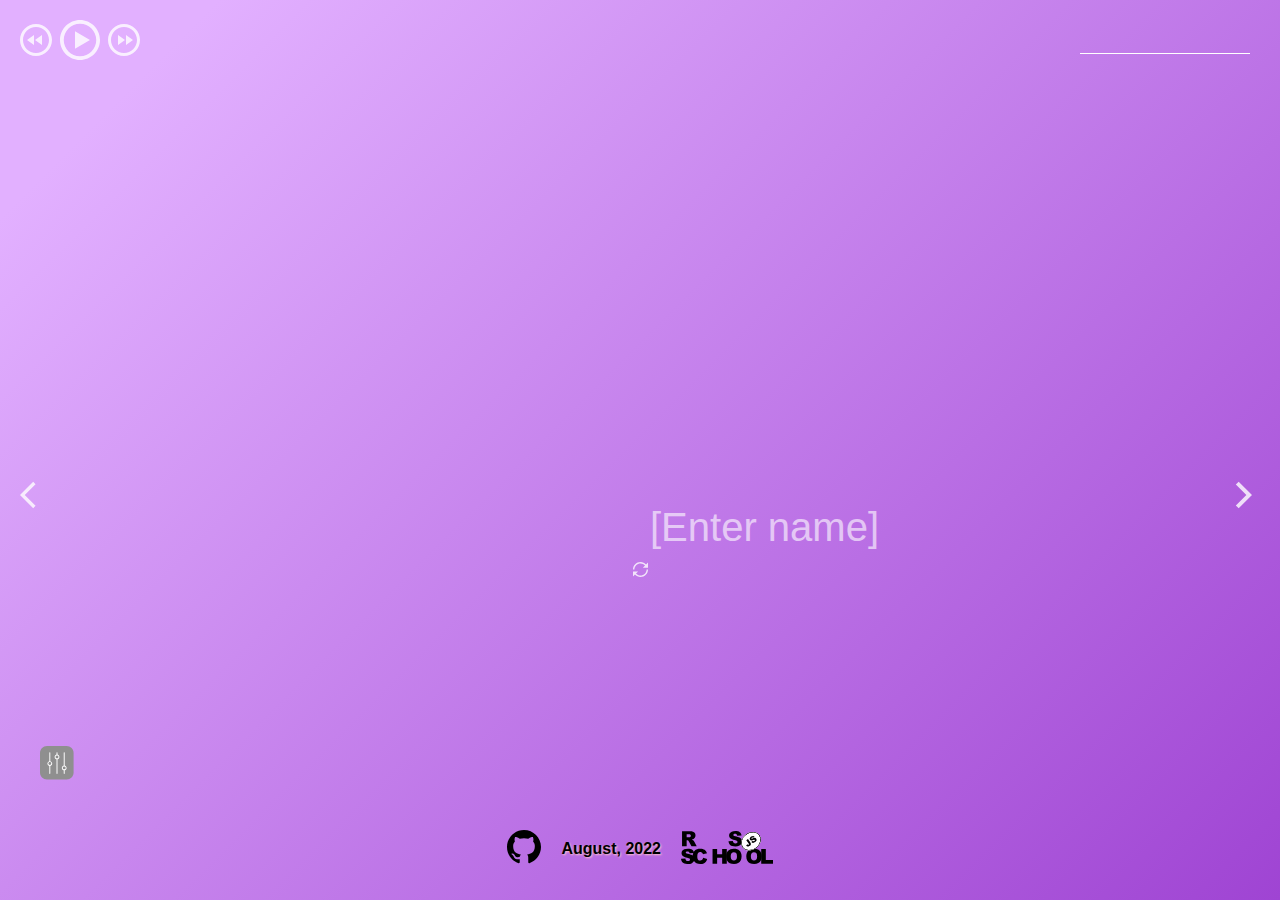
==== commit 090b13ac: "settings" ====
--- a/momentum/index.html
+++ b/momentum/index.html
@@ -493,7 +493,7 @@
           <div class="settings-section settings-section-backgrounds">
             <div class="settings-title">Background API</div>
             <div class="settings-option-list">
-              <div class="settings-option git-hub_photos option-active">
+              <div class="settings-option git-hub_photos ">
                 <svg xmlns="http://www.w3.org/2000/svg" viewBox="0 0 512 512">
                   <path
                     d="M256 0C114.615 0 0 114.615 0 256s114.615 256 256 256 256-114.615 256-256S397.385 0 256 0zm122.763 344.309h-15.484v-95.746c0-34.76-18.012-54.983-47.715-54.983-27.176 0-50.875 20.856-50.875 56.879v93.85h-15.484v-96.695c0-33.5-18.327-54.035-47.083-54.035s-51.507 25.28-51.507 57.827v92.9h-15.483V183.151h15.483v28.756c10.428-16.748 24.964-32.548 53.719-32.548 28.124 0 45.5 16.116 54.352 34.76 10.428-18.012 27.807-34.76 58.143-34.76 38.235 0 61.935 26.86 61.935 67.307z"
@@ -509,7 +509,7 @@
                 </svg>
                 <div class="option-text">Unsplash</div>
               </div>
-              <div class="settings-option settings-option-api flickr_photos hidden">
+              <div class="settings-option settings-option-api flickr_photos">
                 <svg
                   version="1.1"
                   xmlns="http://www.w3.org/2000/svg"
--- a/momentum/css/style.css
+++ b/momentum/css/style.css
@@ -17,7 +17,7 @@
   text-align: center;
   text-shadow: 1px 1px 2px pink;
   background-image: linear-gradient(135deg, #e2b0ff 10%, #9f44d3 100%);
-  background-position: center/ cover;
+  background-size: cover;
   background-blend-mode: multiply;
   transition: background-image 0.3s ease-in-out;
 }
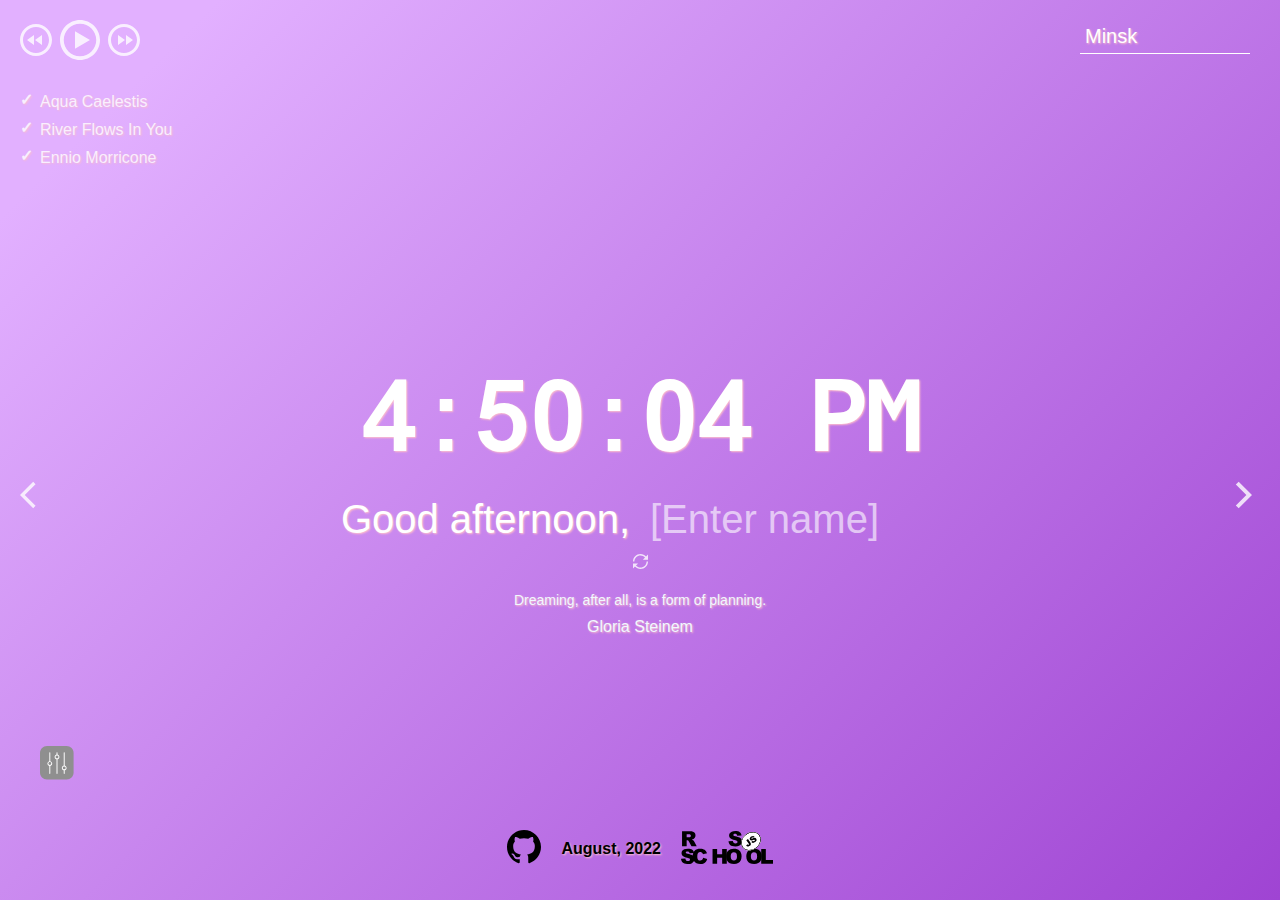
==== commit 4b83fac1: "fix:tags" ====
--- a/momentum/index.html
+++ b/momentum/index.html
@@ -558,7 +558,7 @@
                 <div class="option-text">Flickr</div>
               </div>
             </div>
-            <div class="setting-tags hidden">
+            <div class="setting-tags ">
               <div class="settings-sub-title">Tags:</div>
               <input type="text" class="input-tags" />
             </div>
